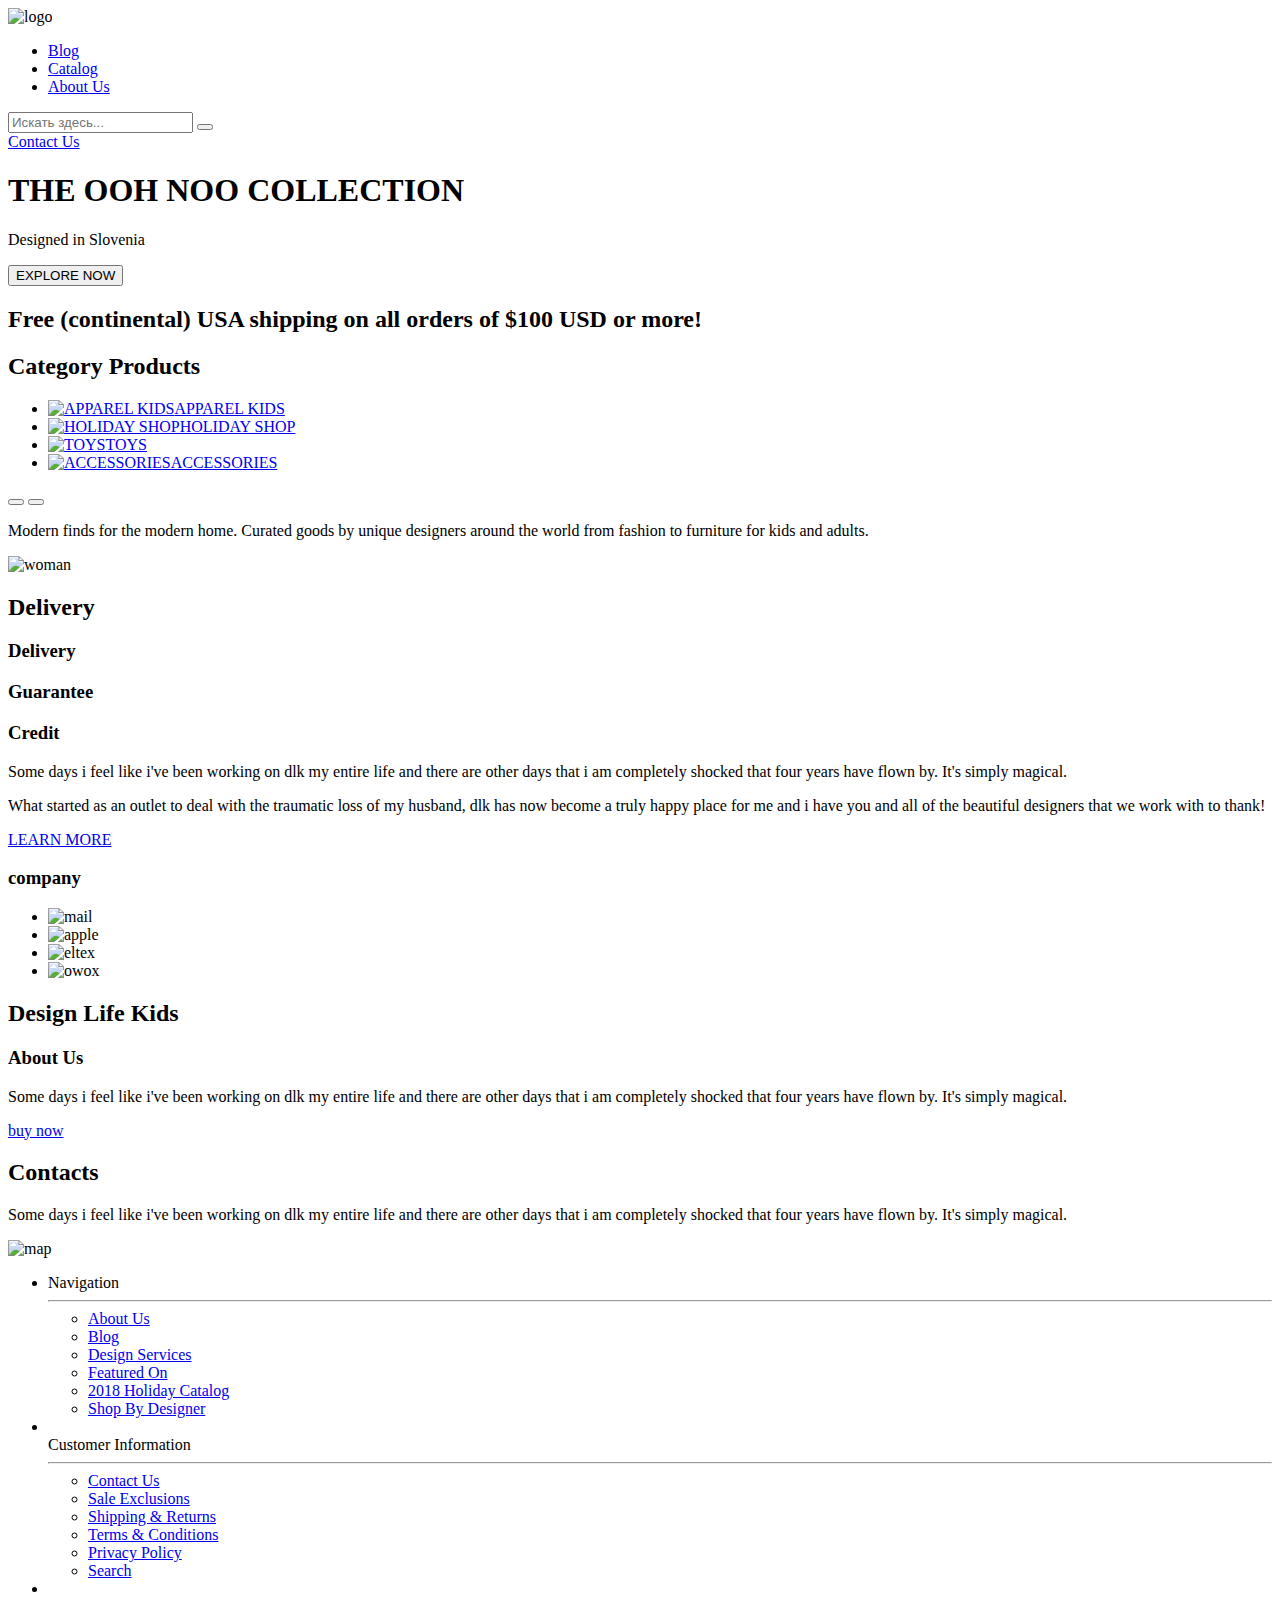
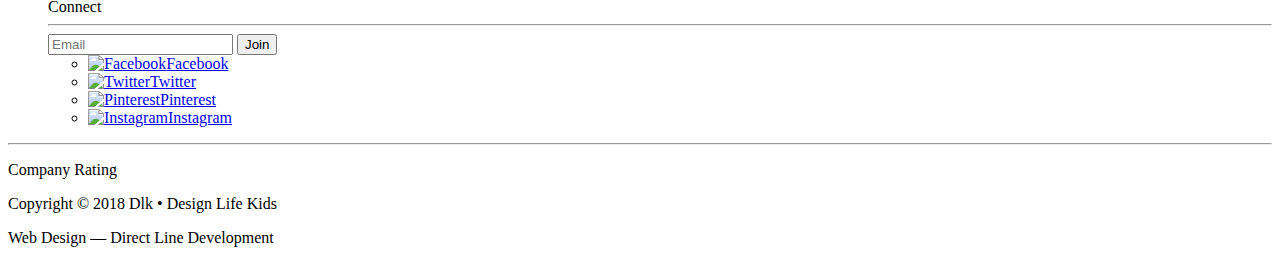
==== index.html @ 08297d67 "index.html" ====
<!DOCTYPE html>
<html lang="en">
  <head>
    <meta charset="UTF-8" />
    <meta http-equiv="X-UA-Compatible" content="IE=edge" />
    <title>Project</title>
  </head>
  <body>
    <header class="header">
      <img src="#" alt="logo" />
      <nav>
        <ul>
          <li>
            <a href="#">Blog</a>
          </li>
          <li>
            <a href="#">Catalog</a>
          </li>
          <li>
            <a href="#">About Us</a>
          </li>
        </ul>
      </nav>
      <form>
        <input type="text" placeholder="Искать здесь..." />
        <button type="submit"></button>
      </form>
      <a href="#">Contact Us</a>
    </header>
    <main>
      <section class="banner">
        <h1>THE OOH NOO COLLECTION</h1>
        <p>Designed in Slovenia</p>
        <button type="button" class="button">EXPLORE NOW</button>
        <h2>
          Free (continental) USA shipping on all orders of $100 USD or more!
        </h2>
      </section>
      <section class="category_products">
        <h2>Category Products</h2>
        <ul>
          <li>
            <a href="#"> <img src="#" alt="APPAREL KIDS" />APPAREL KIDS</a>
          </li>
          <li>
            <a href="#"><img src="#" alt="HOLIDAY SHOP" />HOLIDAY SHOP</a>
          </li>
          <li>
            <a href="#"><img src="#" alt="TOYS" />TOYS</a>
          </li>
          <li>
            <a href="#"><img src="#" alt="ACCESSORIES" />ACCESSORIES </a>
          </li>
        </ul>
        <button type="button"></button>
        <button type="button"></button>
        <p>
          Modern finds for the modern home. Curated goods by unique designers
          around the world from fashion to furniture for kids and adults.
        </p>
      </section>
      <section class="delivery">
        <img src="#" alt="woman" />
        <div>
          <h2>Delivery</h2>
          <h3>Delivery</h3>
          <h3>Guarantee</h3>
          <h3>Credit</h3>
          <p>
            Some days i feel like i've been working on dlk my entire life and
            there are other days that i am completely shocked that four years
            have flown by. It's simply magical.
          </p>
          <p>
            What started as an outlet to deal with the traumatic loss of my
            husband, dlk has now become a truly happy place for me and i have
            you and all of the beautiful designers that we work with to thank!
          </p>
          <a href="#" class="button">LEARN MORE</a>
        </div>
      </section>
      <section class="company">
        <h3>company</h3>
        <ul>
          <li><img src="#" alt="mail" /></li>
          <li><img src="#" alt="apple" /></li>
          <li><img src="#" alt="eltex" /></li>
          <li><img src="#" alt="owox" /></li>
        </ul>
      </section>
      <article>
        <h2>Design Life Kids</h2>
        <h3>About Us</h3>
        <p>
          Some days i feel like i've been working on dlk my entire life and
          there are other days that i am completely shocked that four years have
          flown by. It's simply magical.
        </p>
        <a href="#" class="button">buy now</a>
      </article>
      <article>
        <h2>Contacts</h2>
        <p>
          Some days i feel like i've been working on dlk my entire life and
          there are other days that i am completely shocked that four years have
          flown by. It's simply magical.
        </p>
        <img src="#" alt="map" />
      </article>
    </main>
    <footer>
      <ul>
        <li>
          Navigation
          <hr />
          <ul>
            <li><a href="#">About Us</a></li>
            <li><a href="#">Blog</a></li>
            <li><a href="#">Design Services</a></li>
            <li><a href="#">Featured On</a></li>
            <li><a href="#">2018 Holiday Catalog</a></li>
            <li><a href="#">Shop By Designer</a></li>
          </ul>
        </li>
        <li>
          <br>
          Customer Information
          <hr />
          <ul>
            <li><a href="#">Contact Us</a></li>
            <li><a href="#">Sale Exclusions</a></li>
            <li><a href="#">Shipping & Returns</a></li>
            <li><a href="#">Terms & Conditions</a></li>
            <li><a href="#">Privacy Policy</a></li>
            <li><a href="#">Search</a></li>
          </ul>
        </li>
        <li>
          <br>
          Connect
          <hr />
          <form action="#">
            <input type="text" placeholder="Email" />
            <input type="submit" value="Join" />
          </form>
          <ul>
            <li>
              <a href="#"><img src="#" alt="Facebook" />Facebook</a>
            </li>

            <li>
              <a href="#"><img src="#" alt="Twitter"/>Twitter</a>
            </li>

            <li>
              <a href="#"><img src="#" alt="Pinterest"/>Pinterest</a>
            </li>
            <li>
              <a href="#"><img src="#" alt="Instagram"/>Instagram</a>
            </li>
          </ul>
        </li>
      </ul>
      <hr />
      <div>
        <p>Company Rating</p>
        <p>Copyright © 2018 Dlk • Design Life Kids</p>
        <p>Web Design — Direct Line Development</p>
      </div>
    </footer>
  </body>
</html>
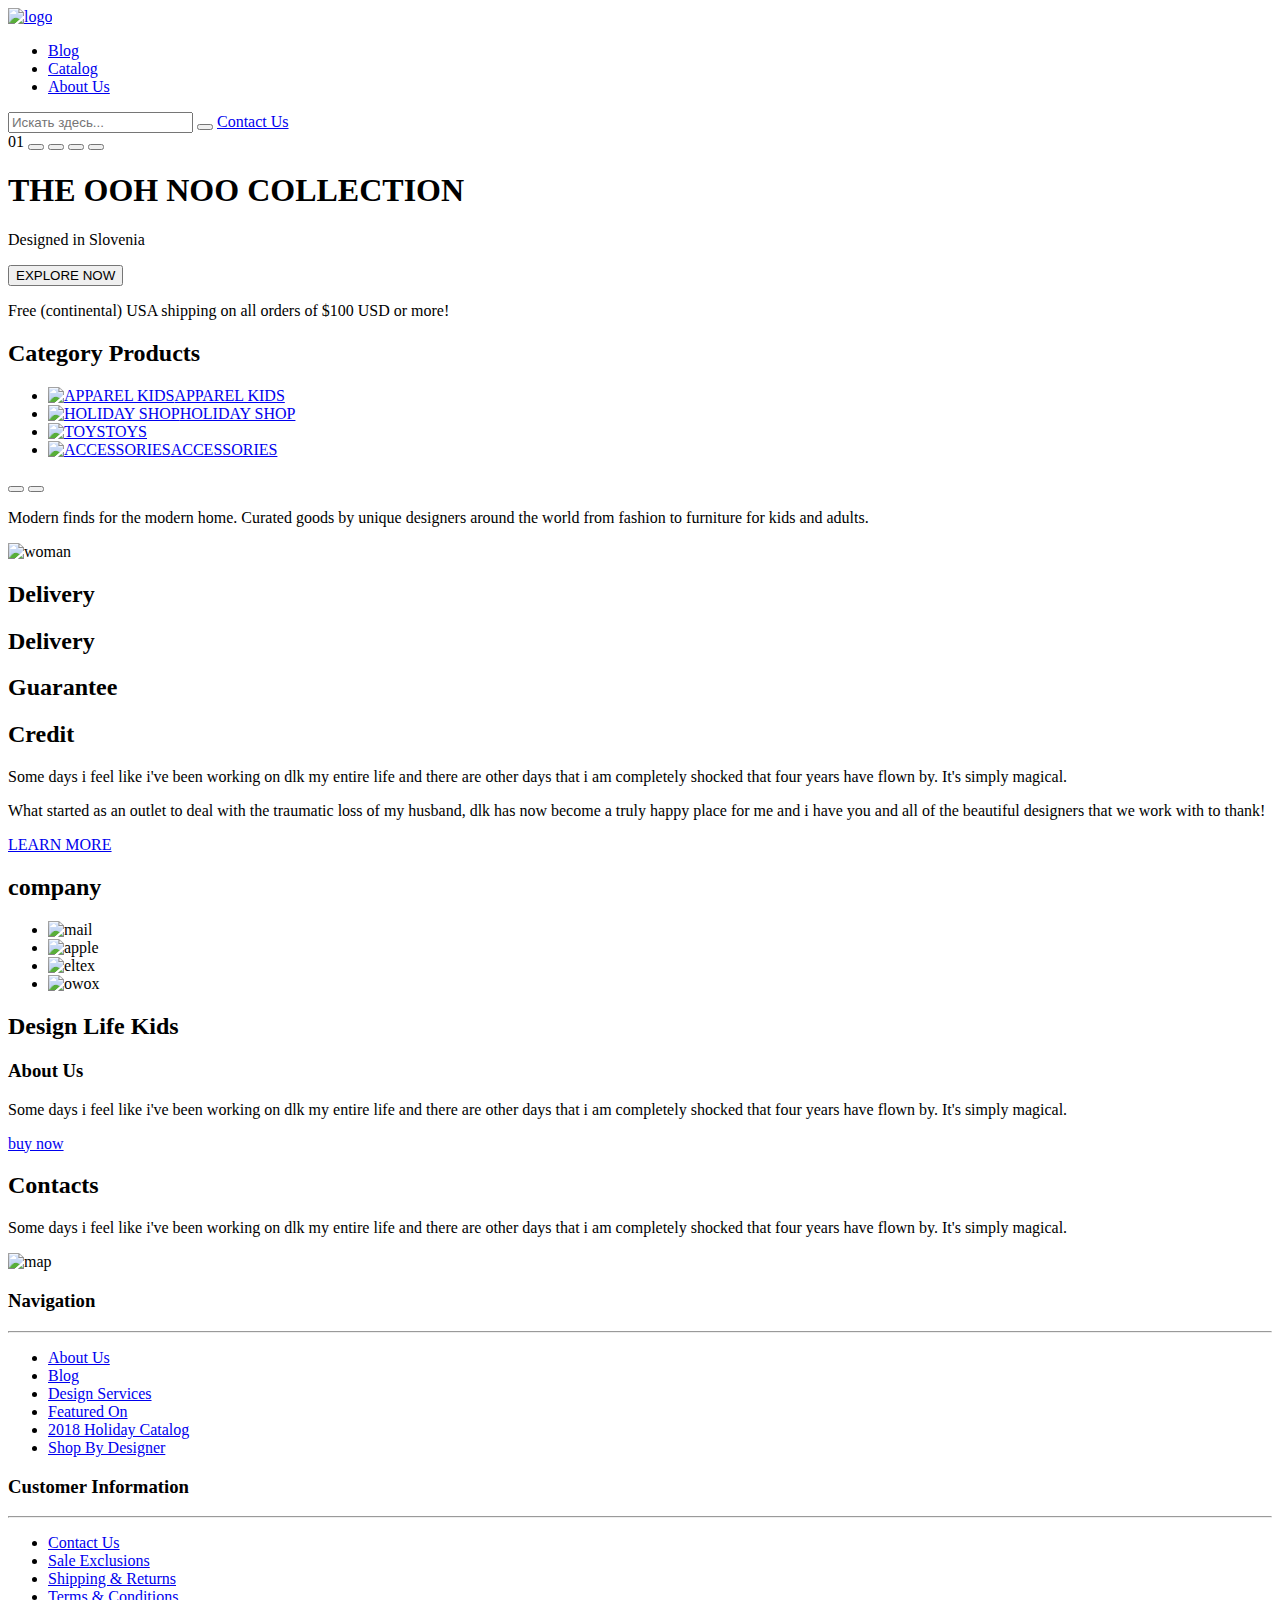
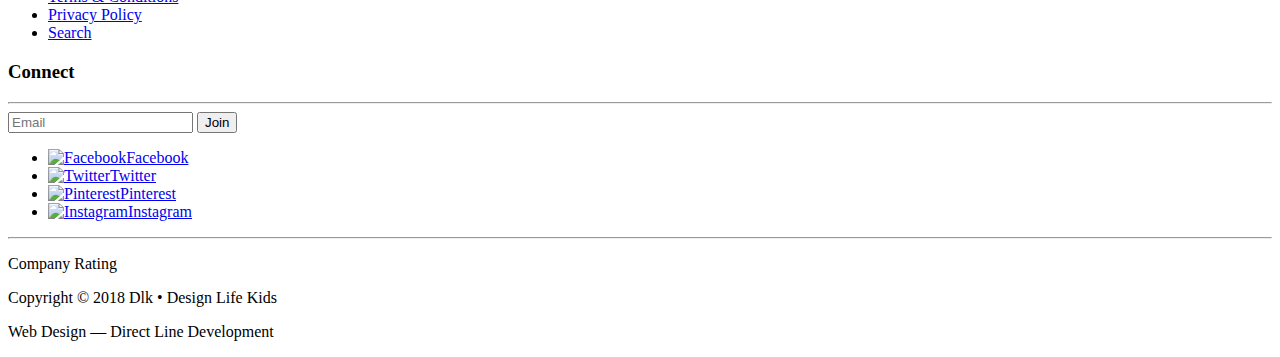
==== commit 274f7bc4: "Update index.html" ====
--- a/index.html
+++ b/index.html
@@ -7,7 +7,7 @@
   </head>
   <body>
     <header class="header">
-      <img src="#" alt="logo" />
+      <a href="#"> <img src="#" alt="logo" /></a>
       <nav>
         <ul>
           <li>
@@ -21,20 +21,23 @@
           </li>
         </ul>
       </nav>
-      <form>
-        <input type="text" placeholder="Искать здесь..." />
-        <button type="submit"></button>
-      </form>
+      <input type="text" placeholder="Искать здесь..." />
+      <button type="submit"></button>
       <a href="#">Contact Us</a>
     </header>
     <main>
       <section class="banner">
+        <span>01</span>
+        <button type="button"></button>
+        <button type="button"></button>
+        <button type="button"></button>
+        <button type="button"></button>
         <h1>THE OOH NOO COLLECTION</h1>
         <p>Designed in Slovenia</p>
         <button type="button" class="button">EXPLORE NOW</button>
-        <h2>
+        <p>
           Free (continental) USA shipping on all orders of $100 USD or more!
-        </h2>
+        </p>
       </section>
       <section class="category_products">
         <h2>Category Products</h2>
@@ -63,9 +66,9 @@
         <img src="#" alt="woman" />
         <div>
           <h2>Delivery</h2>
-          <h3>Delivery</h3>
-          <h3>Guarantee</h3>
-          <h3>Credit</h3>
+          <h2>Delivery</h2>
+          <h2>Guarantee</h2>
+          <h2>Credit</h2>
           <p>
             Some days i feel like i've been working on dlk my entire life and
             there are other days that i am completely shocked that four years
@@ -80,7 +83,7 @@
         </div>
       </section>
       <section class="company">
-        <h3>company</h3>
+        <h2>company</h2>
         <ul>
           <li><img src="#" alt="mail" /></li>
           <li><img src="#" alt="apple" /></li>
@@ -88,7 +91,7 @@
           <li><img src="#" alt="owox" /></li>
         </ul>
       </section>
-      <article>
+      <section>
         <h2>Design Life Kids</h2>
         <h3>About Us</h3>
         <p>
@@ -97,8 +100,8 @@
           flown by. It's simply magical.
         </p>
         <a href="#" class="button">buy now</a>
-      </article>
-      <article>
+      </section>
+      <section>
         <h2>Contacts</h2>
         <p>
           Some days i feel like i've been working on dlk my entire life and
@@ -106,61 +109,55 @@
           flown by. It's simply magical.
         </p>
         <img src="#" alt="map" />
-      </article>
+      </section>
     </main>
     <footer>
-      <ul>
-        <li>
-          Navigation
-          <hr />
-          <ul>
-            <li><a href="#">About Us</a></li>
-            <li><a href="#">Blog</a></li>
-            <li><a href="#">Design Services</a></li>
-            <li><a href="#">Featured On</a></li>
-            <li><a href="#">2018 Holiday Catalog</a></li>
-            <li><a href="#">Shop By Designer</a></li>
-          </ul>
-        </li>
-        <li>
-          <br>
-          Customer Information
-          <hr />
-          <ul>
-            <li><a href="#">Contact Us</a></li>
-            <li><a href="#">Sale Exclusions</a></li>
-            <li><a href="#">Shipping & Returns</a></li>
-            <li><a href="#">Terms & Conditions</a></li>
-            <li><a href="#">Privacy Policy</a></li>
-            <li><a href="#">Search</a></li>
-          </ul>
-        </li>
-        <li>
-          <br>
-          Connect
-          <hr />
-          <form action="#">
-            <input type="text" placeholder="Email" />
-            <input type="submit" value="Join" />
-          </form>
-          <ul>
-            <li>
-              <a href="#"><img src="#" alt="Facebook" />Facebook</a>
-            </li>
-
-            <li>
-              <a href="#"><img src="#" alt="Twitter"/>Twitter</a>
-            </li>
-
-            <li>
-              <a href="#"><img src="#" alt="Pinterest"/>Pinterest</a>
-            </li>
-            <li>
-              <a href="#"><img src="#" alt="Instagram"/>Instagram</a>
-            </li>
-          </ul>
-        </li>
-      </ul>
+      <section>
+        <h3>Navigation</h3>
+        <hr />
+        <ul>
+          <li><a href="#">About Us</a></li>
+          <li><a href="#">Blog</a></li>
+          <li><a href="#">Design Services</a></li>
+          <li><a href="#">Featured On</a></li>
+          <li><a href="#">2018 Holiday Catalog</a></li>
+          <li><a href="#">Shop By Designer</a></li>
+        </ul>
+      </section>
+      <section>
+        <h3>Customer Information</h3>
+        <hr />
+        <ul>
+          <li><a href="#">Contact Us</a></li>
+          <li><a href="#">Sale Exclusions</a></li>
+          <li><a href="#">Shipping & Returns</a></li>
+          <li><a href="#">Terms & Conditions</a></li>
+          <li><a href="#">Privacy Policy</a></li>
+          <li><a href="#">Search</a></li>
+        </ul>
+      </section>
+      <section>
+        <h3>Connect</h3>
+        <hr />
+        <form action="#">
+          <input type="text" placeholder="Email" />
+          <input type="submit" value="Join" />
+        </form>
+        <ul>
+          <li>
+            <a href="#"><img src="#" alt="Facebook" />Facebook</a>
+          </li>
+          <li>
+            <a href="#"><img src="#" alt="Twitter" />Twitter</a>
+          </li>
+          <li>
+            <a href="#"><img src="#" alt="Pinterest" />Pinterest</a>
+          </li>
+          <li>
+            <a href="#"><img src="#" alt="Instagram" />Instagram</a>
+          </li>
+        </ul>
+      </section>
       <hr />
       <div>
         <p>Company Rating</p>
@@ -169,4 +166,4 @@
       </div>
     </footer>
   </body>
-</html>
+</html>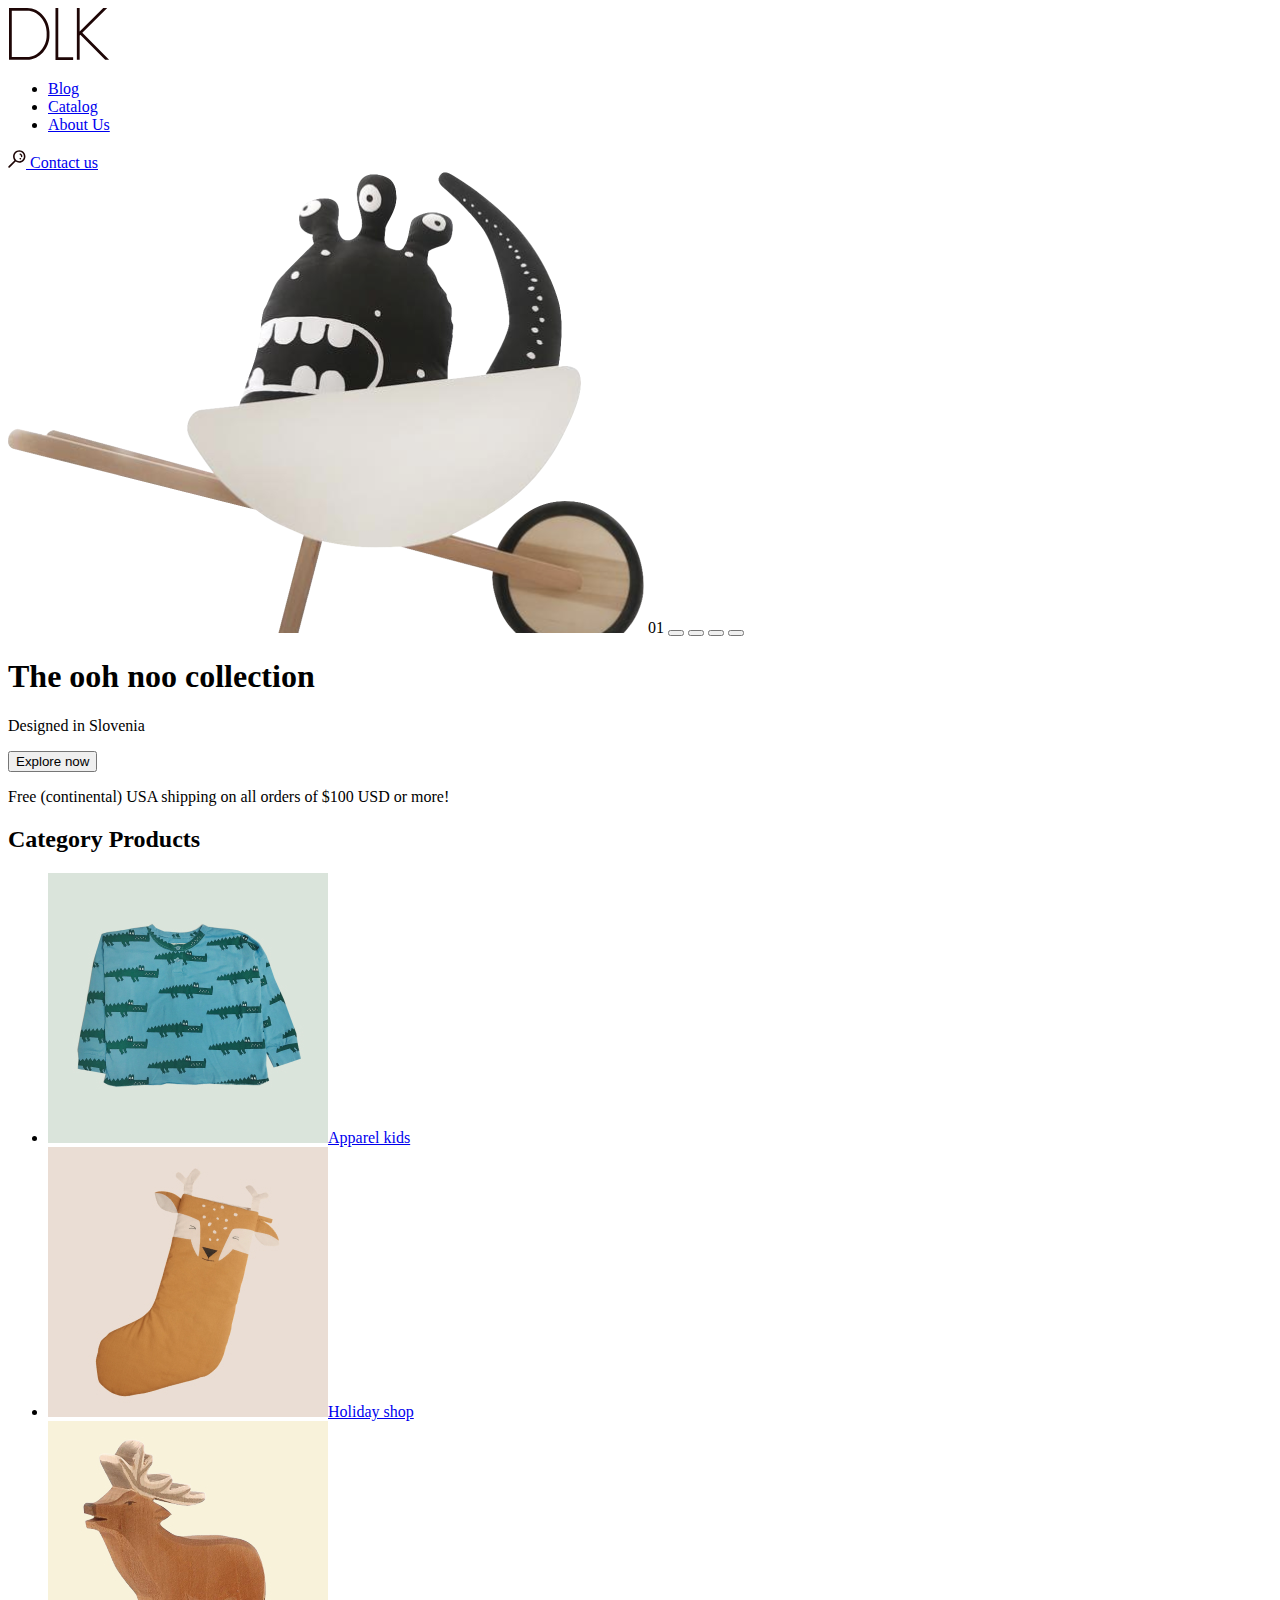
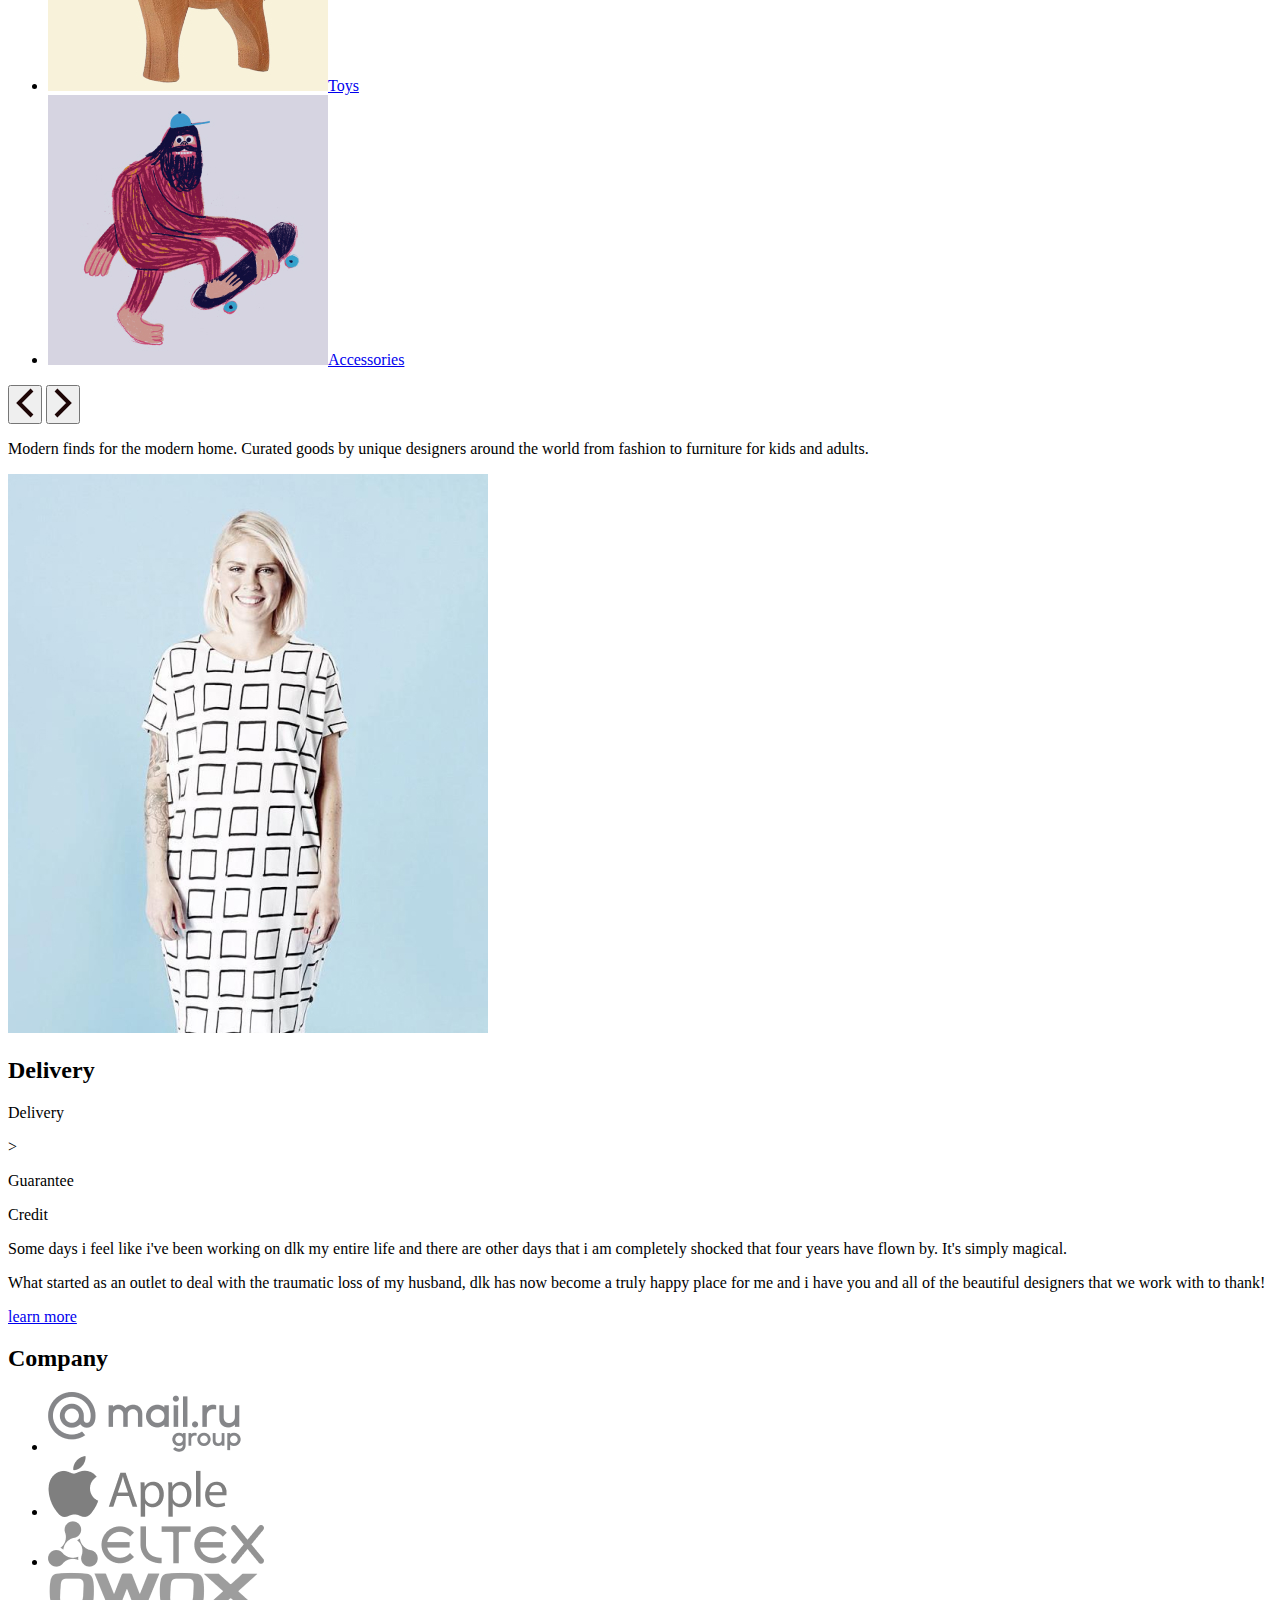
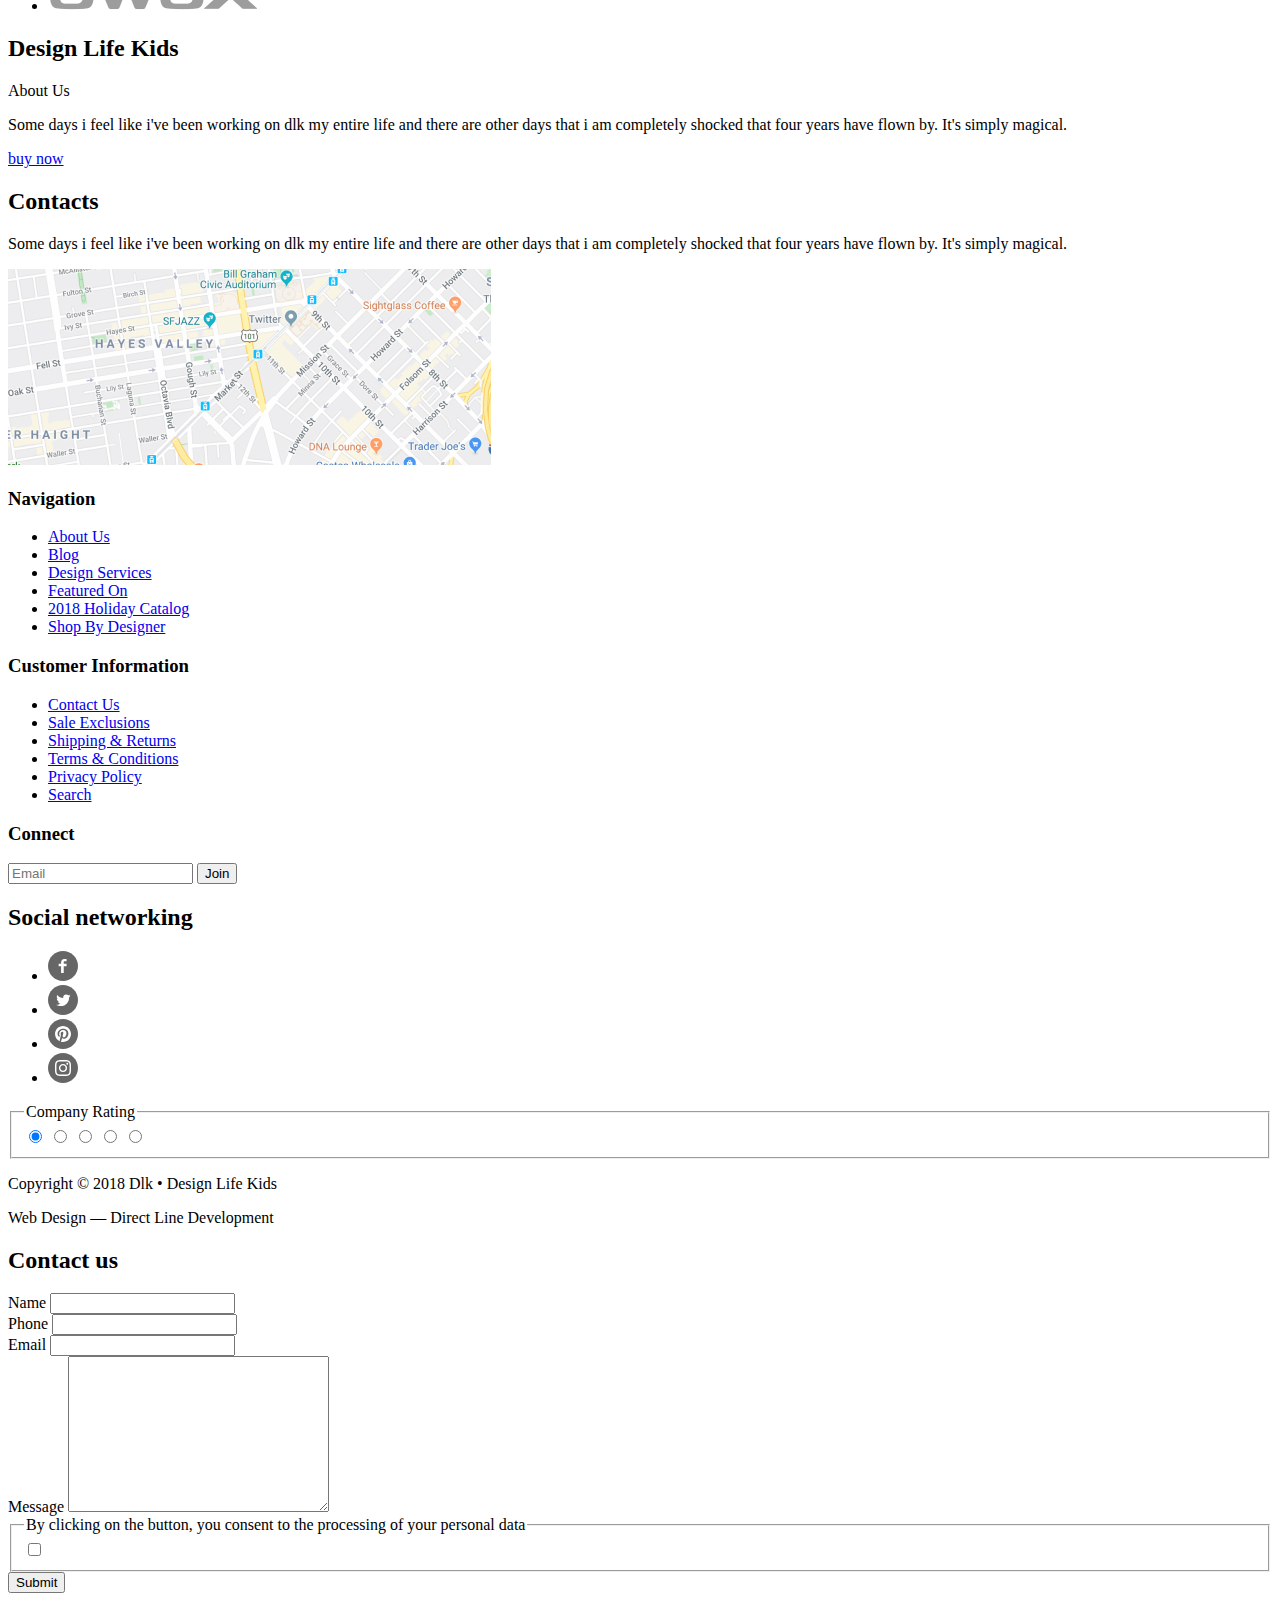
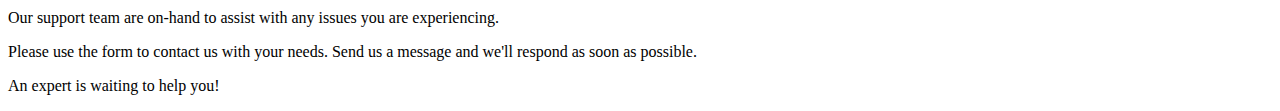
==== commit a10169a3: "Merge pull request #6 from krisPosashkova/main" ====
--- a/index.html
+++ b/index.html
@@ -7,34 +7,44 @@
   </head>
   <body>
     <header class="header">
-      <a href="#"> <img src="#" alt="logo" /></a>
-      <nav>
-        <ul>
-          <li>
-            <a href="#">Blog</a>
-          </li>
-          <li>
-            <a href="#">Catalog</a>
+      <a href="./index.html"> 
+        <svg width="102" height="52" viewBox="0 0 102 52" fill="none" xmlns="http://www.w3.org/2000/svg">
+        <path fill-rule="evenodd" clip-rule="evenodd" d="M0.997559 0H19.1259C32.1442 0 41.4377 12.3713 41.4377 24.0356V27.7332C41.4377 39.3974 32.1442 51.7689 19.1259 51.7689H0.997559V0ZM38.6487 24.0356C38.6487 13.5132 30.2391 2.77333 19.1259 2.77333H3.78653V48.9956H19.1259C30.2391 48.9956 38.6487 38.2557 38.6487 27.7333V24.0356Z" fill="#1E0606"/>
+        <path d="M47.4805 0H50.2694V49.2267H65.144V52H47.4805V0Z" fill="#1E0606"/>
+        <path d="M68.8626 0V51.7689H71.6516V27.3833L72.3362 26.7025L97.1676 51.7689H101.083L74.3083 24.7414L99.1893 0H95.2451L71.6516 23.4612V0H68.8626Z" fill="#1E0606"/>
+        </svg>
+      </a>
+      <nav class="nav">
+        <ul>
+          <li>
+            <a href="./pages/blog.html">Blog</a>
+          </li>
+          <li>
+            <a href="./pages/catalog.html">Catalog</a>
           </li>
           <li>
             <a href="#">About Us</a>
           </li>
         </ul>
       </nav>
-      <input type="text" placeholder="Искать здесь..." />
-      <button type="submit"></button>
-      <a href="#">Contact Us</a>
+      <a href="#" class="search__btn" aria-label="search">
+        <svg width="18" height="18" viewBox="0 0 18 18" fill="none" xmlns="http://www.w3.org/2000/svg">
+          <path d="M11.2614 0.26001C7.83851 0.26001 5.05615 3.08001 5.05615 6.52001C5.05615 7.98001 5.55657 9.30002 6.37727 10.38L0.492277 16.32C0.151988 16.68 0.151988 17.24 0.492277 17.58C0.67243 17.76 0.892618 17.84 1.1128 17.84C1.35301 17.84 1.57319 17.76 1.75334 17.58L7.63834 11.62C8.65921 12.36 9.90026 12.78 11.2414 12.78C14.6643 12.78 17.4467 9.96001 17.4467 6.52001C17.4667 3.06001 14.6843 0.26001 11.2614 0.26001ZM11.2614 11.2C8.71926 11.2 6.65751 9.10001 6.65751 6.52001C6.65751 3.94001 8.71926 1.84001 11.2614 1.84001C13.8036 1.84001 15.8653 3.94001 15.8653 6.52001C15.8653 9.10001 13.8036 11.2 11.2614 11.2ZM14.364 6.60001C14.324 6.94001 14.0238 7.20001 13.6835 7.20001C13.6434 7.20001 13.6234 7.20001 13.5834 7.20001C13.2031 7.14001 12.9428 6.80001 12.9829 6.42001C13.123 5.38001 11.962 4.84001 11.902 4.82001C11.5617 4.66001 11.4015 4.24001 11.5617 3.90001C11.7218 3.56001 12.1221 3.40001 12.4825 3.54001C12.5625 3.56001 14.6443 4.52001 14.364 6.60001ZM12.9028 8.12001C13.0429 8.26001 13.143 8.48002 13.143 8.68002C13.143 8.90002 13.0629 9.10001 12.9028 9.24002C12.7627 9.38002 12.5425 9.48002 12.3423 9.48002C12.1422 9.48002 11.922 9.40001 11.7819 9.24002C11.6417 9.10001 11.5417 8.88002 11.5417 8.68002C11.5417 8.48002 11.6217 8.26001 11.7819 8.12001C11.922 7.98001 12.1422 7.88002 12.3423 7.88002C12.5425 7.88002 12.7427 7.96001 12.9028 8.12001Z" fill="#1E0606"/>
+        </svg>
+      </a>
+      <a class="nav__contact" href="./pages/contactUs.html">Contact us</a>
     </header>
     <main>
       <section class="banner">
+        <img src="./static/img/banner.png" alt="banner" />
         <span>01</span>
         <button type="button"></button>
         <button type="button"></button>
         <button type="button"></button>
         <button type="button"></button>
-        <h1>THE OOH NOO COLLECTION</h1>
+        <h1>The ooh noo collection</h1>
         <p>Designed in Slovenia</p>
-        <button type="button" class="button">EXPLORE NOW</button>
+        <button type="button" class="button">Explore now</button>
         <p>
           Free (continental) USA shipping on all orders of $100 USD or more!
         </p>
@@ -43,32 +53,52 @@
         <h2>Category Products</h2>
         <ul>
           <li>
-            <a href="#"> <img src="#" alt="APPAREL KIDS" />APPAREL KIDS</a>
-          </li>
-          <li>
-            <a href="#"><img src="#" alt="HOLIDAY SHOP" />HOLIDAY SHOP</a>
-          </li>
-          <li>
-            <a href="#"><img src="#" alt="TOYS" />TOYS</a>
-          </li>
-          <li>
-            <a href="#"><img src="#" alt="ACCESSORIES" />ACCESSORIES </a>
-          </li>
-        </ul>
-        <button type="button"></button>
-        <button type="button"></button>
+            <a href="#">
+              <img src="./static/img/apparelKids.jpg" alt="apparel kids"/>Apparel kids</a>
+          </li>
+          <li>
+            <a href="#"
+              ><img src="./static/img/holidayShop.jpg" alt="holiday shop"/>Holiday shop</a>
+          </li>
+          <li>
+            <a href="./pages/toys.html"><img src="./static/img/toys.jpg" alt="toys"/>Toys</a>
+          </li>
+          <li>
+            <a href="#"><img src="./static/img/accessories.jpg" alt="accessories"/>Accessories</a>
+          </li>
+        </ul>
+        <button type="button">
+          <svg
+            width="18"
+            height="30"
+            viewBox="0 0 18 30"
+            fill="none"
+            xmlns="http://www.w3.org/2000/svg">
+            <path d="M16 2L3 15L16 28" stroke="#1E0606" stroke-width="4" />
+          </svg>
+        </button>
+        <button type="button">
+          <svg
+            width="18"
+            height="30"
+            viewBox="0 0 18 30"
+            fill="none"
+            xmlns="http://www.w3.org/2000/svg">
+            <path d="M2 2L15 15L2 28" stroke="#1E0606" stroke-width="4" />
+          </svg>
+        </button>
         <p>
           Modern finds for the modern home. Curated goods by unique designers
           around the world from fashion to furniture for kids and adults.
         </p>
       </section>
       <section class="delivery">
-        <img src="#" alt="woman" />
+        <img src="./static/img/woman.jpg" alt="woman" />
         <div>
           <h2>Delivery</h2>
-          <h2>Delivery</h2>
-          <h2>Guarantee</h2>
-          <h2>Credit</h2>
+          <p>Delivery</p>>
+          <p>Guarantee</p>
+          <p>Credit</p> 
           <p>
             Some days i feel like i've been working on dlk my entire life and
             there are other days that i am completely shocked that four years
@@ -79,21 +109,21 @@
             husband, dlk has now become a truly happy place for me and i have
             you and all of the beautiful designers that we work with to thank!
           </p>
-          <a href="#" class="button">LEARN MORE</a>
+          <a href="#" class="button">learn more</a>
         </div>
       </section>
       <section class="company">
-        <h2>company</h2>
-        <ul>
-          <li><img src="#" alt="mail" /></li>
-          <li><img src="#" alt="apple" /></li>
-          <li><img src="#" alt="eltex" /></li>
-          <li><img src="#" alt="owox" /></li>
+        <h2>Company</h2>
+        <ul>
+          <li><img src="./static/img/mail.png" alt="mail" /></li>
+          <li><img src="./static/img/apple.png" alt="apple" /></li>
+          <li><img src="./static/img/eltex.png" alt="eltex" /></li>
+          <li><img src="./static/img/owox.png" alt="owox" /></li>
         </ul>
       </section>
       <section>
         <h2>Design Life Kids</h2>
-        <h3>About Us</h3>
+        <p>About Us</p>
         <p>
           Some days i feel like i've been working on dlk my entire life and
           there are other days that i am completely shocked that four years have
@@ -108,13 +138,12 @@
           there are other days that i am completely shocked that four years have
           flown by. It's simply magical.
         </p>
-        <img src="#" alt="map" />
+        <img src="./static/img/map.jpg" alt="map" />
       </section>
     </main>
     <footer>
       <section>
         <h3>Navigation</h3>
-        <hr />
         <ul>
           <li><a href="#">About Us</a></li>
           <li><a href="#">Blog</a></li>
@@ -126,7 +155,6 @@
       </section>
       <section>
         <h3>Customer Information</h3>
-        <hr />
         <ul>
           <li><a href="#">Contact Us</a></li>
           <li><a href="#">Sale Exclusions</a></li>
@@ -138,32 +166,102 @@
       </section>
       <section>
         <h3>Connect</h3>
-        <hr />
         <form action="#">
           <input type="text" placeholder="Email" />
-          <input type="submit" value="Join" />
+          <button type="submit" name="submit_button" value="Join">Join</button>
         </form>
-        <ul>
-          <li>
-            <a href="#"><img src="#" alt="Facebook" />Facebook</a>
-          </li>
-          <li>
-            <a href="#"><img src="#" alt="Twitter" />Twitter</a>
-          </li>
-          <li>
-            <a href="#"><img src="#" alt="Pinterest" />Pinterest</a>
-          </li>
-          <li>
-            <a href="#"><img src="#" alt="Instagram" />Instagram</a>
-          </li>
-        </ul>
-      </section>
-      <hr />
+      </section>
+      <section>
+        <h2>Social networking</h2>
+        <ul>
+          <li>
+            <a href="https://facebook.com/">
+              <svg width="30" height="30" viewBox="0 0 30 30" fill="none" xmlns="http://www.w3.org/2000/svg">
+              <path fill-rule="evenodd" clip-rule="evenodd" d="M0 15C0 6.71573 6.71573 0 15 0C23.2843 0 30 6.71573 30 15C30 23.2843 23.2843 30 15 30C6.71573 30 0 23.2843 0 15Z" fill="#666666"/>
+              <path fill-rule="evenodd" clip-rule="evenodd" d="M18.5527 10.3672H16.2967C16.0307 10.3672 15.7337 10.7172 15.7337 11.1852V12.8142H18.5527V15.1352H15.7337V22.1052H13.0707V15.1352H10.6577V12.8142H13.0707V11.4472C13.0707 9.48823 14.4317 7.89423 16.2967 7.89423H18.5527V10.3672Z" fill="white"/>
+            </svg>
+            </a>
+          </li>
+          <li>
+            <a href="https://twitter.com/">
+              <svg width="30" height="30" viewBox="0 0 30 30" fill="none" xmlns="http://www.w3.org/2000/svg">
+              <path fill-rule="evenodd" clip-rule="evenodd" d="M0 15C0 6.71573 6.71573 0 15 0C23.2843 0 30 6.71573 30 15C30 23.2843 23.2843 30 15 30C6.71573 30 0 23.2843 0 15Z" fill="#666666"/>
+              <path fill-rule="evenodd" clip-rule="evenodd" d="M21.1006 12.2891C21.1056 12.4161 21.1096 12.5431 21.1096 12.6721C21.1096 16.5761 18.1366 21.0781 12.7026 21.0781C11.0346 21.0781 9.48058 20.5881 8.17358 19.7501C8.40658 19.7771 8.64158 19.7911 8.87958 19.7911C10.2636 19.7911 11.5376 19.3181 12.5486 18.5251C11.2556 18.5021 10.1656 17.6481 9.78758 16.4751C9.96858 16.5101 10.1546 16.5271 10.3446 16.5271C10.6136 16.5271 10.8746 16.4921 11.1226 16.4241C9.77158 16.1521 8.75158 14.9591 8.75158 13.5271V13.4901C9.15058 13.7111 9.60758 13.8441 10.0916 13.8591C9.29858 13.3301 8.77758 12.4261 8.77758 11.4001C8.77758 10.8591 8.92258 10.3521 9.17658 9.91612C10.6326 11.7031 12.8106 12.8791 15.2656 13.0021C15.2156 12.7851 15.1906 12.5601 15.1906 12.3281C15.1906 10.6971 16.5126 9.37512 18.1446 9.37512C18.9936 9.37512 19.7616 9.73212 20.2996 10.3071C20.9736 10.1761 21.6056 9.93012 22.1766 9.59012C21.9556 10.2811 21.4886 10.8591 20.8766 11.2251C21.4746 11.1541 22.0446 10.9961 22.5756 10.7601C22.1776 11.3521 21.6776 11.8731 21.1006 12.2891Z" fill="white"/>
+            </svg>
+              </a>
+          </li>
+          <li>
+            <a href="https://ru.pinterest.com/">
+              <svg width="30" height="30" viewBox="0 0 30 30" fill="none" xmlns="http://www.w3.org/2000/svg">
+              <path fill-rule="evenodd" clip-rule="evenodd" d="M0 15C0 6.71573 6.71573 0 15 0C23.2843 0 30 6.71573 30 15C30 23.2843 23.2843 30 15 30C6.71573 30 0 23.2843 0 15Z" fill="#666666"/>
+              <path fill-rule="evenodd" clip-rule="evenodd" d="M15.0005 7C10.5825 7 7 10.5816 7 15.0005C7 18.2754 8.97001 21.0902 11.7896 22.3273C11.767 21.7694 11.7858 21.0977 11.9279 20.49C12.0821 19.8408 12.9571 16.1313 12.9571 16.1313C12.9571 16.1313 12.7021 15.6205 12.7021 14.865C12.7021 13.6796 13.3898 12.7943 14.245 12.7943C14.9722 12.7943 15.3241 13.3409 15.3241 13.9957C15.3241 14.7267 14.8575 15.8208 14.6176 16.8341C14.4172 17.6836 15.0428 18.3751 15.8801 18.3751C17.3957 18.3751 18.4165 16.4286 18.4165 14.1218C18.4165 12.3691 17.2358 11.0567 15.088 11.0567C12.6617 11.0567 11.1498 12.8658 11.1498 14.8866C11.1498 15.5847 11.3549 16.0758 11.6767 16.4559C11.8253 16.6318 11.8451 16.7014 11.7914 16.9027C11.7538 17.0486 11.6654 17.4042 11.6287 17.5444C11.5751 17.7466 11.4114 17.82 11.2288 17.7448C10.1102 17.2885 9.58999 16.0645 9.58999 14.6881C9.58999 12.4161 11.5064 9.68972 15.3072 9.68972C18.3619 9.68972 20.3724 11.9015 20.3724 14.2732C20.3724 17.4117 18.6282 19.7562 16.0551 19.7562C15.1924 19.7562 14.3795 19.2895 14.1011 18.7599C14.1011 18.7599 13.6363 20.6029 13.5385 20.9585C13.3691 21.5747 13.037 22.1919 12.7332 22.6717C13.4529 22.8843 14.213 23 15.0005 23C19.4184 23 23 19.4184 23 15.0005C23 10.5816 19.4184 7 15.0005 7Z" fill="white"/>
+            </svg>
+              </a>
+          </li>
+          <li>
+            <a href="https://instagram.com/">
+              <svg width="30" height="30" viewBox="0 0 30 30" fill="none" xmlns="http://www.w3.org/2000/svg">
+              <path fill-rule="evenodd" clip-rule="evenodd" d="M0 15C0 6.71573 6.71573 0 15 0C23.2843 0 30 6.71573 30 15C30 23.2843 23.2843 30 15 30C6.71573 30 0 23.2843 0 15Z" fill="#666666"/>
+              <path fill-rule="evenodd" clip-rule="evenodd" d="M15 7C12.8273 7 12.5549 7.0092 11.7016 7.04813C10.8501 7.08697 10.2686 7.22223 9.7597 7.42C9.23363 7.62443 8.7875 7.89797 8.3427 8.3427C7.89797 8.7875 7.62443 9.23363 7.42 9.7597C7.22223 10.2686 7.08697 10.8501 7.04813 11.7016C7.0092 12.5549 7 12.8273 7 15C7 17.1727 7.0092 17.4451 7.04813 18.2984C7.08697 19.1499 7.22223 19.7314 7.42 20.2403C7.62443 20.7664 7.89797 21.2125 8.3427 21.6573C8.7875 22.102 9.23363 22.3756 9.7597 22.58C10.2686 22.7778 10.8501 22.913 11.7016 22.9519C12.5549 22.9908 12.8273 23 15 23C17.1727 23 17.4451 22.9908 18.2984 22.9519C19.1499 22.913 19.7314 22.7778 20.2403 22.58C20.7664 22.3756 21.2125 22.102 21.6573 21.6573C22.102 21.2125 22.3756 20.7664 22.58 20.2403C22.7778 19.7314 22.913 19.1499 22.9519 18.2984C22.9908 17.4451 23 17.1727 23 15C23 12.8273 22.9908 12.5549 22.9519 11.7016C22.913 10.8501 22.7778 10.2686 22.58 9.7597C22.3756 9.23363 22.102 8.7875 21.6573 8.3427C21.2125 7.89797 20.7664 7.62443 20.2403 7.42C19.7314 7.22223 19.1499 7.08697 18.2984 7.04813C17.4451 7.0092 17.1727 7 15 7ZM15 8.44143C17.1361 8.44143 17.3891 8.4496 18.2327 8.4881C19.0127 8.52367 19.4363 8.65397 19.7182 8.76353C20.0916 8.90867 20.3581 9.08203 20.638 9.362C20.918 9.6419 21.0913 9.9084 21.2365 10.2818C21.346 10.5637 21.4763 10.9873 21.5119 11.7673C21.5504 12.6109 21.5586 12.8639 21.5586 15C21.5586 17.1361 21.5504 17.3891 21.5119 18.2327C21.4763 19.0127 21.346 19.4363 21.2365 19.7182C21.0913 20.0916 20.918 20.3581 20.638 20.638C20.3581 20.918 20.0916 21.0913 19.7182 21.2365C19.4363 21.346 19.0127 21.4763 18.2327 21.5119C17.3892 21.5504 17.1363 21.5586 15 21.5586C12.8637 21.5586 12.6108 21.5504 11.7673 21.5119C10.9873 21.4763 10.5637 21.346 10.2818 21.2365C9.9084 21.0913 9.64193 20.918 9.36197 20.638C9.08207 20.3581 8.90867 20.0916 8.76353 19.7182C8.65397 19.4363 8.52367 19.0127 8.4881 18.2327C8.4496 17.3891 8.44143 17.1361 8.44143 15C8.44143 12.8639 8.4496 12.6109 8.4881 11.7673C8.52367 10.9873 8.65397 10.5637 8.76353 10.2818C8.90867 9.9084 9.08203 9.6419 9.36197 9.362C9.64193 9.08203 9.9084 8.90867 10.2818 8.76353C10.5637 8.65397 10.9873 8.52367 11.7673 8.4881C12.6109 8.4496 12.8639 8.44143 15 8.44143ZM10.8919 15C10.8919 12.7311 12.7311 10.8919 15 10.8919C17.2689 10.8919 19.1081 12.7311 19.1081 15C19.1081 17.2689 17.2689 19.1081 15 19.1081C12.7311 19.1081 10.8919 17.2689 10.8919 15ZM15 17.6667C13.5272 17.6667 12.3333 16.4728 12.3333 15C12.3333 13.5272 13.5272 12.3333 15 12.3333C16.4728 12.3333 17.6667 13.5272 17.6667 15C17.6667 16.4728 16.4728 17.6667 15 17.6667ZM19.2704 11.6896C19.8006 11.6896 20.2304 11.2598 20.2304 10.7296C20.2304 10.1994 19.8006 9.76957 19.2704 9.76957C18.7402 9.76957 18.3104 10.1994 18.3104 10.7296C18.3104 11.2598 18.7402 11.6896 19.2704 11.6896Z" fill="white"/>
+            </svg>
+              </a>
+          </li>
+        </ul>
+      </section>
       <div>
-        <p>Company Rating</p>
+        <fieldset class="rating"> 
+        <legend>Company Rating</legend> 
+        <input class="rating_input" type="radio" name="rating" id="rating-1" value="1"  checked>
+        <label class="rating_star" for="rating-1" aria-label="ужасно"></label>
+
+        <input class="rating_input" type="radio" name="rating" id="rating-2" value="2" >
+        <label class="rating_star" for="rating-2" aria-label="плохо"></label>
+
+        <input class="rating_input" type="radio" name="rating" id="rating-3" value="3" >
+        <label class="rating_star" for="rating-3" aria-label="нормально"></label>
+
+        <input class="rating_input" type="radio" name="rating" id="rating-4" value="4">
+        <label class="rating_star" for="rating-4" aria-label="хорошо"></label>
+
+        <input class="rating_input" type="radio" name="rating" id="rating-5" value="5">
+        <label class="rating_star" for="rating-5" aria-label="отлично"></label>
+      </fieldset>
         <p>Copyright © 2018 Dlk • Design Life Kids</p>
         <p>Web Design — Direct Line Development</p>
       </div>
     </footer>
+    <section>
+      <h2>Contact us</h2>
+      <form action="#">
+          <div>
+              <div>
+                  <label for="input-name" class="">Name</label>
+                  <input type="text" id="input-name" class="">
+              </div>
+              <div>
+                  <label for="input-phone" class="">Phone</label>
+                  <input type="tel" id="input-phone" class="">
+              </div>
+              <div>
+                  <label for="input-email" class="">Email</label>
+                  <input type="email" id="input-email" class="">
+              </div>
+              <div>
+                  <label for="message" class="">Message</label>
+                  <textarea name="message" id="message" cols="30" rows="10"></textarea>
+              </div>
+          </div>
+          <fieldset>
+              <legend>By clicking on the button, you consent to the processing of your personal data</legend>
+              <input type="checkbox" id="checkbox-yes" name="checkbox-yes">
+          </fieldset>
+          <div>
+            <button type="submit" name="submit_button" value="submit">Submit</button>
+          </div>
+      </form>
+      <p>Our support team are on-hand to assist with any issues you are experiencing.</p>
+      <p>Please use the form to contact us with your needs. Send us a message and we'll respond as soon as possible.</p>
+      <p>An expert is waiting to help you!</p>
+  </section>
   </body>
-</html>+</html>
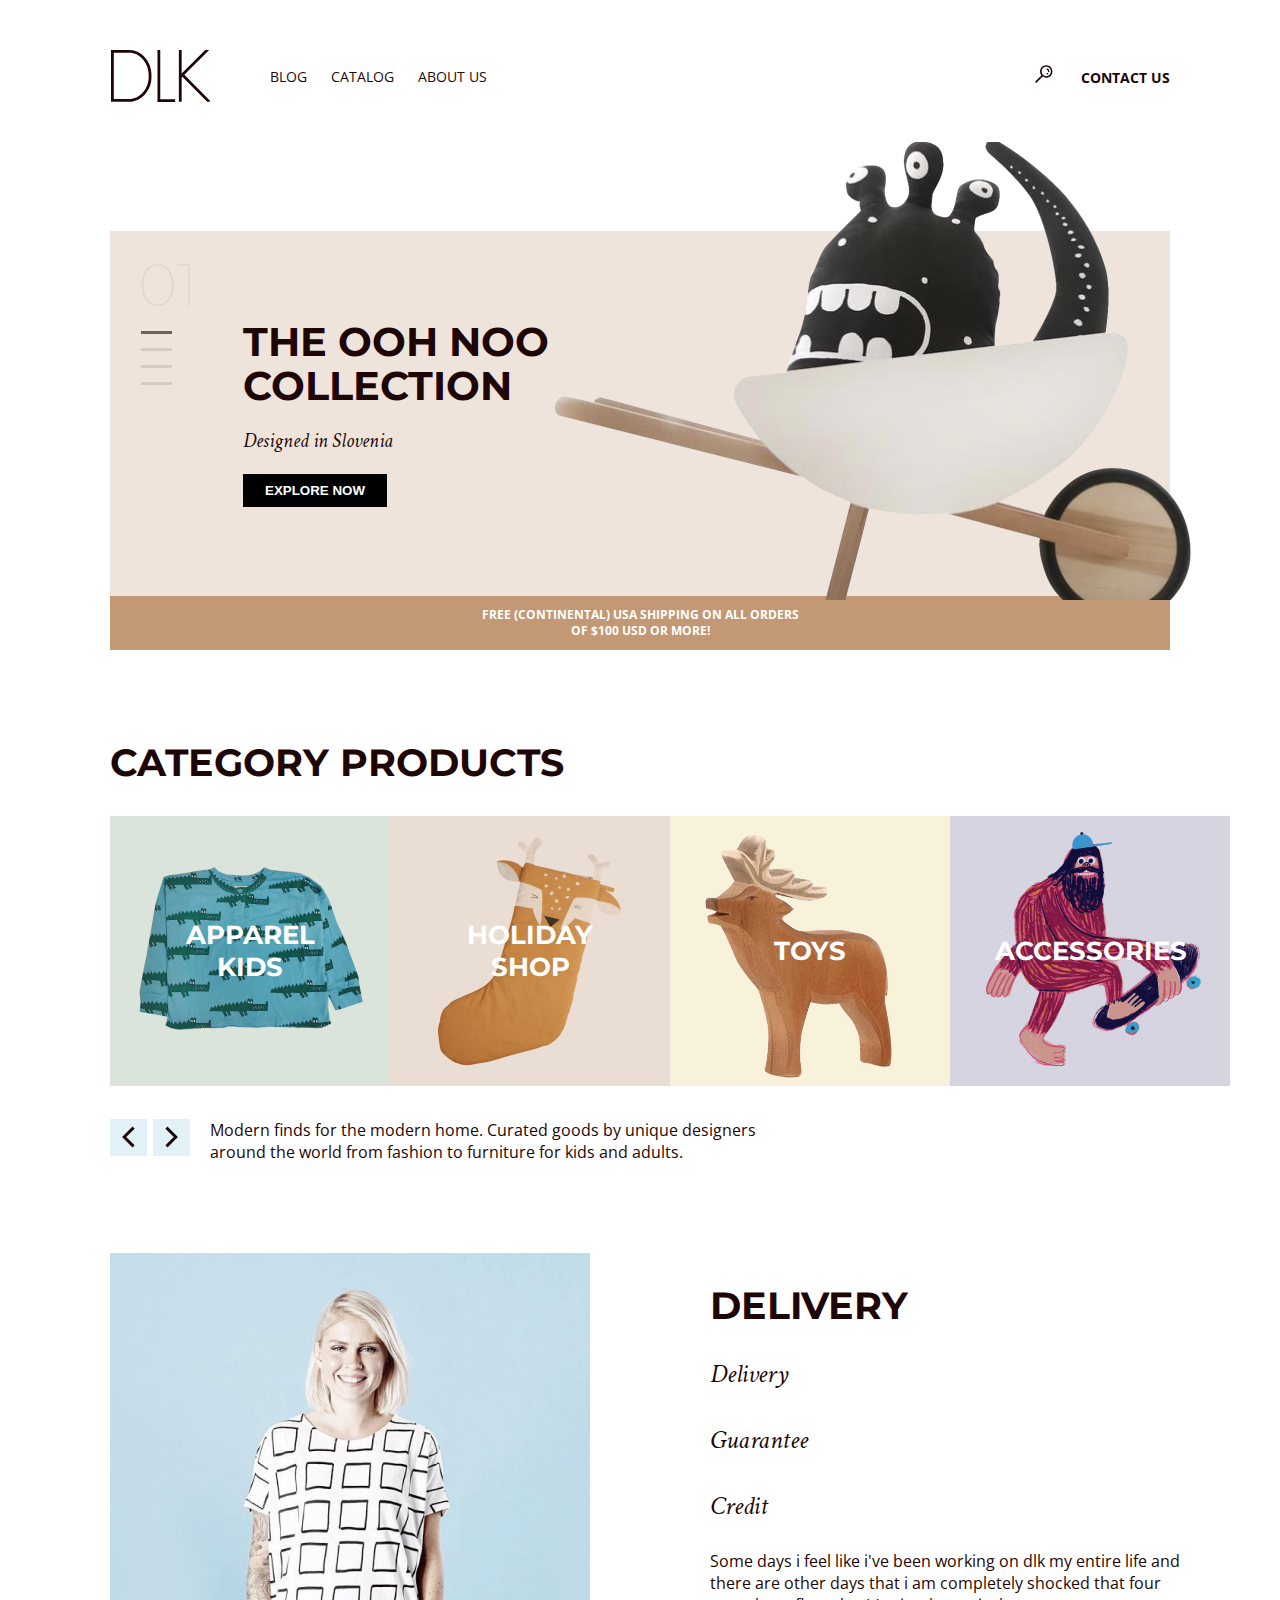
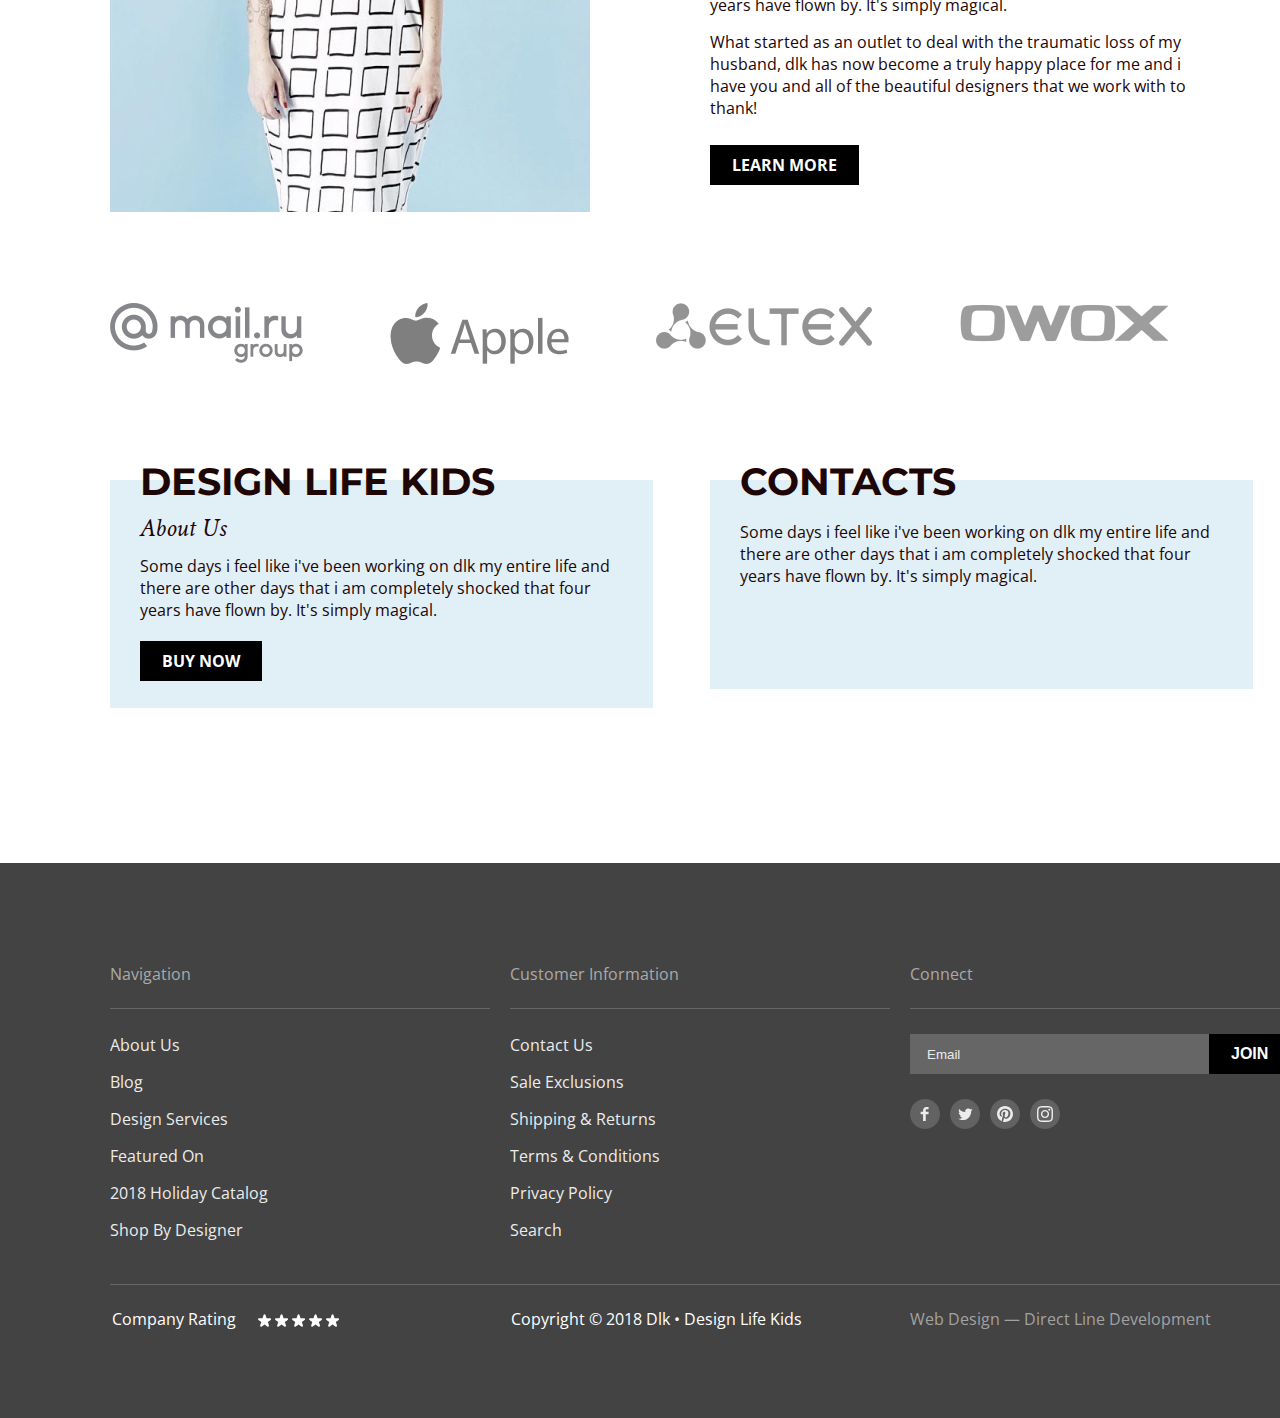
==== commit ff5fb1cd: "Дз8" ====
--- a/index.html
+++ b/index.html
@@ -1,267 +1,368 @@
 <!DOCTYPE html>
 <html lang="en">
-  <head>
-    <meta charset="UTF-8" />
-    <meta http-equiv="X-UA-Compatible" content="IE=edge" />
-    <title>Project</title>
-  </head>
-  <body>
-    <header class="header">
-      <a href="./index.html"> 
-        <svg width="102" height="52" viewBox="0 0 102 52" fill="none" xmlns="http://www.w3.org/2000/svg">
-        <path fill-rule="evenodd" clip-rule="evenodd" d="M0.997559 0H19.1259C32.1442 0 41.4377 12.3713 41.4377 24.0356V27.7332C41.4377 39.3974 32.1442 51.7689 19.1259 51.7689H0.997559V0ZM38.6487 24.0356C38.6487 13.5132 30.2391 2.77333 19.1259 2.77333H3.78653V48.9956H19.1259C30.2391 48.9956 38.6487 38.2557 38.6487 27.7333V24.0356Z" fill="#1E0606"/>
-        <path d="M47.4805 0H50.2694V49.2267H65.144V52H47.4805V0Z" fill="#1E0606"/>
-        <path d="M68.8626 0V51.7689H71.6516V27.3833L72.3362 26.7025L97.1676 51.7689H101.083L74.3083 24.7414L99.1893 0H95.2451L71.6516 23.4612V0H68.8626Z" fill="#1E0606"/>
-        </svg>
-      </a>
-      <nav class="nav">
-        <ul>
-          <li>
-            <a href="./pages/blog.html">Blog</a>
-          </li>
-          <li>
-            <a href="./pages/catalog.html">Catalog</a>
-          </li>
-          <li>
-            <a href="#">About Us</a>
-          </li>
-        </ul>
-      </nav>
-      <a href="#" class="search__btn" aria-label="search">
-        <svg width="18" height="18" viewBox="0 0 18 18" fill="none" xmlns="http://www.w3.org/2000/svg">
-          <path d="M11.2614 0.26001C7.83851 0.26001 5.05615 3.08001 5.05615 6.52001C5.05615 7.98001 5.55657 9.30002 6.37727 10.38L0.492277 16.32C0.151988 16.68 0.151988 17.24 0.492277 17.58C0.67243 17.76 0.892618 17.84 1.1128 17.84C1.35301 17.84 1.57319 17.76 1.75334 17.58L7.63834 11.62C8.65921 12.36 9.90026 12.78 11.2414 12.78C14.6643 12.78 17.4467 9.96001 17.4467 6.52001C17.4667 3.06001 14.6843 0.26001 11.2614 0.26001ZM11.2614 11.2C8.71926 11.2 6.65751 9.10001 6.65751 6.52001C6.65751 3.94001 8.71926 1.84001 11.2614 1.84001C13.8036 1.84001 15.8653 3.94001 15.8653 6.52001C15.8653 9.10001 13.8036 11.2 11.2614 11.2ZM14.364 6.60001C14.324 6.94001 14.0238 7.20001 13.6835 7.20001C13.6434 7.20001 13.6234 7.20001 13.5834 7.20001C13.2031 7.14001 12.9428 6.80001 12.9829 6.42001C13.123 5.38001 11.962 4.84001 11.902 4.82001C11.5617 4.66001 11.4015 4.24001 11.5617 3.90001C11.7218 3.56001 12.1221 3.40001 12.4825 3.54001C12.5625 3.56001 14.6443 4.52001 14.364 6.60001ZM12.9028 8.12001C13.0429 8.26001 13.143 8.48002 13.143 8.68002C13.143 8.90002 13.0629 9.10001 12.9028 9.24002C12.7627 9.38002 12.5425 9.48002 12.3423 9.48002C12.1422 9.48002 11.922 9.40001 11.7819 9.24002C11.6417 9.10001 11.5417 8.88002 11.5417 8.68002C11.5417 8.48002 11.6217 8.26001 11.7819 8.12001C11.922 7.98001 12.1422 7.88002 12.3423 7.88002C12.5425 7.88002 12.7427 7.96001 12.9028 8.12001Z" fill="#1E0606"/>
-        </svg>
-      </a>
-      <a class="nav__contact" href="./pages/contactUs.html">Contact us</a>
-    </header>
-    <main>
-      <section class="banner">
-        <img src="./static/img/banner.png" alt="banner" />
-        <span>01</span>
-        <button type="button"></button>
-        <button type="button"></button>
-        <button type="button"></button>
-        <button type="button"></button>
-        <h1>The ooh noo collection</h1>
-        <p>Designed in Slovenia</p>
-        <button type="button" class="button">Explore now</button>
-        <p>
+
+<head>
+  <meta charset="UTF-8" />
+  <meta http-equiv="X-UA-Compatible" content="IE=edge" />
+  <link rel="preconnect" href="https://fonts.googleapis.com">
+  <link rel="preconnect" href="https://fonts.gstatic.com" crossorigin>
+  <link
+    href="https://fonts.googleapis.com/css2?family=Crimson+Text:ital@1&family=Montserrat:wght@200;700&family=Open+Sans:wght@400;700&family=Roboto&display=swap"
+    rel="stylesheet">
+  <link rel="stylesheet" href="./style/normalize.css" />
+  <link rel="stylesheet" href="./style/styles.css" />
+  <link rel="stylesheet" href="./style/common.css" />
+  <title>Project</title>
+</head>
+
+<body>
+  <header class="header">
+    <div class="container">
+      <div class="header__inner">
+        <div class="nav__wrapper">
+          <a class="logo" href="./index.html">
+            <svg width="100" height="52" viewBox="0 0 100 52" fill="none" xmlns="http://www.w3.org/2000/svg">
+              <path fill-rule="evenodd" clip-rule="evenodd"
+                d="M0.997559 0H19.1259C32.1442 0 41.4377 12.3713 41.4377 24.0356V27.7332C41.4377 39.3974 32.1442 51.7689 19.1259 51.7689H0.997559V0ZM38.6487 24.0356C38.6487 13.5132 30.2391 2.77333 19.1259 2.77333H3.78653V48.9956H19.1259C30.2391 48.9956 38.6487 38.2557 38.6487 27.7333V24.0356Z"
+                fill="#1E0606" />
+              <path d="M47.4805 0H50.2694V49.2267H65.144V52H47.4805V0Z" fill="#1E0606" />
+              <path
+                d="M68.8626 0V51.7689H71.6516V27.3833L72.3362 26.7025L97.1676 51.7689H101.083L74.3083 24.7414L99.1893 0H95.2451L71.6516 23.4612V0H68.8626Z"
+                fill="#1E0606" />
+            </svg>
+          </a>
+          <nav class="nav">
+            <ul class="nav__list">
+              <li class="nav__list_item">
+                <a class="nav__list_link" href="./pages/blog.html">Blog</a>
+              </li>
+              <li class="nav__list_item">
+                <a class="nav__list_link" href="./pages/catalog.html">Catalog</a>
+              </li>
+              <li class="nav__list_item">
+                <a class="nav__list_link" href="#">About Us</a>
+              </li>
+            </ul>
+          </nav>
+        </div>
+        <div class="contact__wrapper">
+          <a class="search__btn" href="#" aria-label="search">
+            <svg width="18" height="18" viewBox="0 0 18 18" fill="none" xmlns="http://www.w3.org/2000/svg">
+              <path
+                d="M11.2614 0.26001C7.83851 0.26001 5.05615 3.08001 5.05615 6.52001C5.05615 7.98001 5.55657 9.30002 6.37727 10.38L0.492277 16.32C0.151988 16.68 0.151988 17.24 0.492277 17.58C0.67243 17.76 0.892618 17.84 1.1128 17.84C1.35301 17.84 1.57319 17.76 1.75334 17.58L7.63834 11.62C8.65921 12.36 9.90026 12.78 11.2414 12.78C14.6643 12.78 17.4467 9.96001 17.4467 6.52001C17.4667 3.06001 14.6843 0.26001 11.2614 0.26001ZM11.2614 11.2C8.71926 11.2 6.65751 9.10001 6.65751 6.52001C6.65751 3.94001 8.71926 1.84001 11.2614 1.84001C13.8036 1.84001 15.8653 3.94001 15.8653 6.52001C15.8653 9.10001 13.8036 11.2 11.2614 11.2ZM14.364 6.60001C14.324 6.94001 14.0238 7.20001 13.6835 7.20001C13.6434 7.20001 13.6234 7.20001 13.5834 7.20001C13.2031 7.14001 12.9428 6.80001 12.9829 6.42001C13.123 5.38001 11.962 4.84001 11.902 4.82001C11.5617 4.66001 11.4015 4.24001 11.5617 3.90001C11.7218 3.56001 12.1221 3.40001 12.4825 3.54001C12.5625 3.56001 14.6443 4.52001 14.364 6.60001ZM12.9028 8.12001C13.0429 8.26001 13.143 8.48002 13.143 8.68002C13.143 8.90002 13.0629 9.10001 12.9028 9.24002C12.7627 9.38002 12.5425 9.48002 12.3423 9.48002C12.1422 9.48002 11.922 9.40001 11.7819 9.24002C11.6417 9.10001 11.5417 8.88002 11.5417 8.68002C11.5417 8.48002 11.6217 8.26001 11.7819 8.12001C11.922 7.98001 12.1422 7.88002 12.3423 7.88002C12.5425 7.88002 12.7427 7.96001 12.9028 8.12001Z"
+                fill="#1E0606" />
+            </svg>
+          </a>
+          <a class="contact__us" href="./pages/contactUs.html">Contact us</a>
+        </div>
+      </div>
+    </div>
+  </header>
+  <main>
+    <section class="banner">
+      <div class="container">
+        <div class="banner__inner">
+          <div class="wrapper__item">
+            <span>01</span>
+            <ul class="btn__rectangle">
+              <li class="btn__rectangle_list">
+                <button class="btn__rectangle_item btn__active" type="button"></button>
+              </li>
+              <li class="btn__rectangle_list">
+                <button class="btn__rectangle_item" type="button"></button>
+              </li>
+              <li class="btn__rectangle_list">
+                <button class="btn__rectangle_item" type="button"></button>
+              </li>
+              <li class="btn__rectangle_list">
+                <button class="btn__rectangle_item" type="button"></button>
+              </li>
+            </ul>
+          </div>
+          <div class="wrapper__title">
+            <h1 class="title__banner">The ooh noo collection</h1>
+            <p class="subtitle">Designed in Slovenia</p>
+            <button class="button banner__js" type="button">Explore now</button>
+          </div>
+          <img class="img__banner" src="./static/img/banner.png" alt="banner" />
+        </div>
+        <p class="text__banner">
           Free (continental) USA shipping on all orders of $100 USD or more!
         </p>
-      </section>
-      <section class="category_products">
-        <h2>Category Products</h2>
-        <ul>
-          <li>
-            <a href="#">
-              <img src="./static/img/apparelKids.jpg" alt="apparel kids"/>Apparel kids</a>
-          </li>
-          <li>
-            <a href="#"
-              ><img src="./static/img/holidayShop.jpg" alt="holiday shop"/>Holiday shop</a>
-          </li>
-          <li>
-            <a href="./pages/toys.html"><img src="./static/img/toys.jpg" alt="toys"/>Toys</a>
-          </li>
-          <li>
-            <a href="#"><img src="./static/img/accessories.jpg" alt="accessories"/>Accessories</a>
-          </li>
-        </ul>
-        <button type="button">
-          <svg
-            width="18"
-            height="30"
-            viewBox="0 0 18 30"
-            fill="none"
-            xmlns="http://www.w3.org/2000/svg">
-            <path d="M16 2L3 15L16 28" stroke="#1E0606" stroke-width="4" />
-          </svg>
-        </button>
-        <button type="button">
-          <svg
-            width="18"
-            height="30"
-            viewBox="0 0 18 30"
-            fill="none"
-            xmlns="http://www.w3.org/2000/svg">
-            <path d="M2 2L15 15L2 28" stroke="#1E0606" stroke-width="4" />
-          </svg>
-        </button>
-        <p>
-          Modern finds for the modern home. Curated goods by unique designers
-          around the world from fashion to furniture for kids and adults.
-        </p>
-      </section>
-      <section class="delivery">
+      </div>
+    </section>
+    <section class="category">
+      <div class="container">
+        <div class="category__inner">
+          <h2 class="title__two">Category Products</h2>
+          <div class="category__wrapper">
+            <ul class="category__list">
+              <li class="category__list_item">
+                <a class="category__list_link" href="#"> Apparel kids</a>
+                <img class="category__list_img" src="./static/img/apparelKids.jpg" alt="apparel kids" />
+
+              </li>
+              <li class="category__list_item">
+                <a class="category__list_link" href="#">Holiday shop</a>
+                <img src="./static/img/holidayShop.jpg" alt="holiday shop" />
+              </li>
+              <li class="category__list_item">
+                <a class="category__list_link" href="./pages/toys.html"> Toys</a>
+                <img src="./static/img/toys.jpg" alt="toys" />
+              </li>
+              <li class="category__list_item">
+                <a class="category__list_link" href="#">Accessories</a>
+                <img src="./static/img/accessories.jpg" alt="accessories" />
+              </li>
+              <!-- <li class="category__list_item"> 
+                <a class="category__list_link" href="#">Apparel adults</a>
+                <img src="./static/img/apparelAdults.jpg" alt="apparel adults">
+              </li>
+              <li class="category__list_item"> 
+                <a class="category__list_link" href="#">Sale</a>
+                <img src="./static/img/sale.jpg" alt="sale">
+              </li> -->
+            </ul>
+          </div>
+          <div class="slider__wrapper">
+            <button class="button__slider" type="button">
+              <svg width="13" height="26" viewBox="0 0 18 30" fill="none" xmlns="http://www.w3.org/2000/svg">
+                <path d="M16 2L3 15L16 28" stroke="#1E0606" stroke-width="4" />
+              </svg>
+            </button>
+            <button class="button__slider" type="button">
+              <svg width="13" height="26" viewBox="0 0 18 30" fill="none" xmlns="http://www.w3.org/2000/svg">
+                <path d="M2 2L15 15L2 28" stroke="#1E0606" stroke-width="4" />
+              </svg>
+            </button>
+            <p>
+              Modern finds for the modern home. Curated goods by unique designers
+              around the world from fashion to furniture for kids and adults.
+            </p>
+          </div>
+        </div>
+      </div>
+    </section>
+    <section class="delivery">
+      <div class="container ">
         <img src="./static/img/woman.jpg" alt="woman" />
-        <div>
-          <h2>Delivery</h2>
-          <p>Delivery</p>>
-          <p>Guarantee</p>
-          <p>Credit</p> 
-          <p>
+        <div class="delivery__wrapper">
+          <h2 class="title__two">Delivery</h2>
+          <div class="subtitle__wrapper">
+            <p class="subtitle__two" tabindex="0">Delivery</p>
+            <p class="subtitle__two" tabindex="0">Guarantee</p>
+            <p class="subtitle__two" tabindex="0">Credit</p>
+          </div>
+          <p class="description">
             Some days i feel like i've been working on dlk my entire life and
             there are other days that i am completely shocked that four years
             have flown by. It's simply magical.
           </p>
-          <p>
+          <p class="description">
             What started as an outlet to deal with the traumatic loss of my
             husband, dlk has now become a truly happy place for me and i have
             you and all of the beautiful designers that we work with to thank!
           </p>
-          <a href="#" class="button">learn more</a>
-        </div>
-      </section>
-      <section class="company">
-        <h2>Company</h2>
-        <ul>
-          <li><img src="./static/img/mail.png" alt="mail" /></li>
-          <li><img src="./static/img/apple.png" alt="apple" /></li>
-          <li><img src="./static/img/eltex.png" alt="eltex" /></li>
-          <li><img src="./static/img/owox.png" alt="owox" /></li>
+          <a href="#" class="button">Learn more</a>
+        </div>
+      </div>
+    </section>
+    <section class="company">
+      <div class="container">
+        <h2 class="title__two">Company</h2>
+        <ul class="company__list">
+          <li class="company__list_item"><img class="company__list_img" src="./static/img/mail.png" alt="mail" /></li>
+          <li class="company__list_item"><img class="company__list_img" src="./static/img/apple.png" alt="apple" /></li>
+          <li class="company__list_item"><img class="company__list_img" src="./static/img/eltex.png" alt="eltex" /></li>
+          <li class="company__list_item"><img class="company__list_img" src="./static/img/owox.png" alt="owox" /></li>
         </ul>
-      </section>
-      <section>
-        <h2>Design Life Kids</h2>
-        <p>About Us</p>
-        <p>
-          Some days i feel like i've been working on dlk my entire life and
-          there are other days that i am completely shocked that four years have
-          flown by. It's simply magical.
-        </p>
-        <a href="#" class="button">buy now</a>
-      </section>
-      <section>
-        <h2>Contacts</h2>
-        <p>
-          Some days i feel like i've been working on dlk my entire life and
-          there are other days that i am completely shocked that four years have
-          flown by. It's simply magical.
-        </p>
-        <img src="./static/img/map.jpg" alt="map" />
-      </section>
-    </main>
-    <footer>
-      <section>
-        <h3>Navigation</h3>
-        <ul>
-          <li><a href="#">About Us</a></li>
-          <li><a href="#">Blog</a></li>
-          <li><a href="#">Design Services</a></li>
-          <li><a href="#">Featured On</a></li>
-          <li><a href="#">2018 Holiday Catalog</a></li>
-          <li><a href="#">Shop By Designer</a></li>
-        </ul>
-      </section>
-      <section>
-        <h3>Customer Information</h3>
-        <ul>
-          <li><a href="#">Contact Us</a></li>
-          <li><a href="#">Sale Exclusions</a></li>
-          <li><a href="#">Shipping & Returns</a></li>
-          <li><a href="#">Terms & Conditions</a></li>
-          <li><a href="#">Privacy Policy</a></li>
-          <li><a href="#">Search</a></li>
-        </ul>
-      </section>
-      <section>
-        <h3>Connect</h3>
-        <form action="#">
-          <input type="text" placeholder="Email" />
-          <button type="submit" name="submit_button" value="Join">Join</button>
-        </form>
-      </section>
-      <section>
-        <h2>Social networking</h2>
-        <ul>
-          <li>
-            <a href="https://facebook.com/">
-              <svg width="30" height="30" viewBox="0 0 30 30" fill="none" xmlns="http://www.w3.org/2000/svg">
-              <path fill-rule="evenodd" clip-rule="evenodd" d="M0 15C0 6.71573 6.71573 0 15 0C23.2843 0 30 6.71573 30 15C30 23.2843 23.2843 30 15 30C6.71573 30 0 23.2843 0 15Z" fill="#666666"/>
-              <path fill-rule="evenodd" clip-rule="evenodd" d="M18.5527 10.3672H16.2967C16.0307 10.3672 15.7337 10.7172 15.7337 11.1852V12.8142H18.5527V15.1352H15.7337V22.1052H13.0707V15.1352H10.6577V12.8142H13.0707V11.4472C13.0707 9.48823 14.4317 7.89423 16.2967 7.89423H18.5527V10.3672Z" fill="white"/>
-            </svg>
-            </a>
-          </li>
-          <li>
-            <a href="https://twitter.com/">
-              <svg width="30" height="30" viewBox="0 0 30 30" fill="none" xmlns="http://www.w3.org/2000/svg">
-              <path fill-rule="evenodd" clip-rule="evenodd" d="M0 15C0 6.71573 6.71573 0 15 0C23.2843 0 30 6.71573 30 15C30 23.2843 23.2843 30 15 30C6.71573 30 0 23.2843 0 15Z" fill="#666666"/>
-              <path fill-rule="evenodd" clip-rule="evenodd" d="M21.1006 12.2891C21.1056 12.4161 21.1096 12.5431 21.1096 12.6721C21.1096 16.5761 18.1366 21.0781 12.7026 21.0781C11.0346 21.0781 9.48058 20.5881 8.17358 19.7501C8.40658 19.7771 8.64158 19.7911 8.87958 19.7911C10.2636 19.7911 11.5376 19.3181 12.5486 18.5251C11.2556 18.5021 10.1656 17.6481 9.78758 16.4751C9.96858 16.5101 10.1546 16.5271 10.3446 16.5271C10.6136 16.5271 10.8746 16.4921 11.1226 16.4241C9.77158 16.1521 8.75158 14.9591 8.75158 13.5271V13.4901C9.15058 13.7111 9.60758 13.8441 10.0916 13.8591C9.29858 13.3301 8.77758 12.4261 8.77758 11.4001C8.77758 10.8591 8.92258 10.3521 9.17658 9.91612C10.6326 11.7031 12.8106 12.8791 15.2656 13.0021C15.2156 12.7851 15.1906 12.5601 15.1906 12.3281C15.1906 10.6971 16.5126 9.37512 18.1446 9.37512C18.9936 9.37512 19.7616 9.73212 20.2996 10.3071C20.9736 10.1761 21.6056 9.93012 22.1766 9.59012C21.9556 10.2811 21.4886 10.8591 20.8766 11.2251C21.4746 11.1541 22.0446 10.9961 22.5756 10.7601C22.1776 11.3521 21.6776 11.8731 21.1006 12.2891Z" fill="white"/>
-            </svg>
-              </a>
-          </li>
-          <li>
-            <a href="https://ru.pinterest.com/">
-              <svg width="30" height="30" viewBox="0 0 30 30" fill="none" xmlns="http://www.w3.org/2000/svg">
-              <path fill-rule="evenodd" clip-rule="evenodd" d="M0 15C0 6.71573 6.71573 0 15 0C23.2843 0 30 6.71573 30 15C30 23.2843 23.2843 30 15 30C6.71573 30 0 23.2843 0 15Z" fill="#666666"/>
-              <path fill-rule="evenodd" clip-rule="evenodd" d="M15.0005 7C10.5825 7 7 10.5816 7 15.0005C7 18.2754 8.97001 21.0902 11.7896 22.3273C11.767 21.7694 11.7858 21.0977 11.9279 20.49C12.0821 19.8408 12.9571 16.1313 12.9571 16.1313C12.9571 16.1313 12.7021 15.6205 12.7021 14.865C12.7021 13.6796 13.3898 12.7943 14.245 12.7943C14.9722 12.7943 15.3241 13.3409 15.3241 13.9957C15.3241 14.7267 14.8575 15.8208 14.6176 16.8341C14.4172 17.6836 15.0428 18.3751 15.8801 18.3751C17.3957 18.3751 18.4165 16.4286 18.4165 14.1218C18.4165 12.3691 17.2358 11.0567 15.088 11.0567C12.6617 11.0567 11.1498 12.8658 11.1498 14.8866C11.1498 15.5847 11.3549 16.0758 11.6767 16.4559C11.8253 16.6318 11.8451 16.7014 11.7914 16.9027C11.7538 17.0486 11.6654 17.4042 11.6287 17.5444C11.5751 17.7466 11.4114 17.82 11.2288 17.7448C10.1102 17.2885 9.58999 16.0645 9.58999 14.6881C9.58999 12.4161 11.5064 9.68972 15.3072 9.68972C18.3619 9.68972 20.3724 11.9015 20.3724 14.2732C20.3724 17.4117 18.6282 19.7562 16.0551 19.7562C15.1924 19.7562 14.3795 19.2895 14.1011 18.7599C14.1011 18.7599 13.6363 20.6029 13.5385 20.9585C13.3691 21.5747 13.037 22.1919 12.7332 22.6717C13.4529 22.8843 14.213 23 15.0005 23C19.4184 23 23 19.4184 23 15.0005C23 10.5816 19.4184 7 15.0005 7Z" fill="white"/>
-            </svg>
-              </a>
-          </li>
-          <li>
-            <a href="https://instagram.com/">
-              <svg width="30" height="30" viewBox="0 0 30 30" fill="none" xmlns="http://www.w3.org/2000/svg">
-              <path fill-rule="evenodd" clip-rule="evenodd" d="M0 15C0 6.71573 6.71573 0 15 0C23.2843 0 30 6.71573 30 15C30 23.2843 23.2843 30 15 30C6.71573 30 0 23.2843 0 15Z" fill="#666666"/>
-              <path fill-rule="evenodd" clip-rule="evenodd" d="M15 7C12.8273 7 12.5549 7.0092 11.7016 7.04813C10.8501 7.08697 10.2686 7.22223 9.7597 7.42C9.23363 7.62443 8.7875 7.89797 8.3427 8.3427C7.89797 8.7875 7.62443 9.23363 7.42 9.7597C7.22223 10.2686 7.08697 10.8501 7.04813 11.7016C7.0092 12.5549 7 12.8273 7 15C7 17.1727 7.0092 17.4451 7.04813 18.2984C7.08697 19.1499 7.22223 19.7314 7.42 20.2403C7.62443 20.7664 7.89797 21.2125 8.3427 21.6573C8.7875 22.102 9.23363 22.3756 9.7597 22.58C10.2686 22.7778 10.8501 22.913 11.7016 22.9519C12.5549 22.9908 12.8273 23 15 23C17.1727 23 17.4451 22.9908 18.2984 22.9519C19.1499 22.913 19.7314 22.7778 20.2403 22.58C20.7664 22.3756 21.2125 22.102 21.6573 21.6573C22.102 21.2125 22.3756 20.7664 22.58 20.2403C22.7778 19.7314 22.913 19.1499 22.9519 18.2984C22.9908 17.4451 23 17.1727 23 15C23 12.8273 22.9908 12.5549 22.9519 11.7016C22.913 10.8501 22.7778 10.2686 22.58 9.7597C22.3756 9.23363 22.102 8.7875 21.6573 8.3427C21.2125 7.89797 20.7664 7.62443 20.2403 7.42C19.7314 7.22223 19.1499 7.08697 18.2984 7.04813C17.4451 7.0092 17.1727 7 15 7ZM15 8.44143C17.1361 8.44143 17.3891 8.4496 18.2327 8.4881C19.0127 8.52367 19.4363 8.65397 19.7182 8.76353C20.0916 8.90867 20.3581 9.08203 20.638 9.362C20.918 9.6419 21.0913 9.9084 21.2365 10.2818C21.346 10.5637 21.4763 10.9873 21.5119 11.7673C21.5504 12.6109 21.5586 12.8639 21.5586 15C21.5586 17.1361 21.5504 17.3891 21.5119 18.2327C21.4763 19.0127 21.346 19.4363 21.2365 19.7182C21.0913 20.0916 20.918 20.3581 20.638 20.638C20.3581 20.918 20.0916 21.0913 19.7182 21.2365C19.4363 21.346 19.0127 21.4763 18.2327 21.5119C17.3892 21.5504 17.1363 21.5586 15 21.5586C12.8637 21.5586 12.6108 21.5504 11.7673 21.5119C10.9873 21.4763 10.5637 21.346 10.2818 21.2365C9.9084 21.0913 9.64193 20.918 9.36197 20.638C9.08207 20.3581 8.90867 20.0916 8.76353 19.7182C8.65397 19.4363 8.52367 19.0127 8.4881 18.2327C8.4496 17.3891 8.44143 17.1361 8.44143 15C8.44143 12.8639 8.4496 12.6109 8.4881 11.7673C8.52367 10.9873 8.65397 10.5637 8.76353 10.2818C8.90867 9.9084 9.08203 9.6419 9.36197 9.362C9.64193 9.08203 9.9084 8.90867 10.2818 8.76353C10.5637 8.65397 10.9873 8.52367 11.7673 8.4881C12.6109 8.4496 12.8639 8.44143 15 8.44143ZM10.8919 15C10.8919 12.7311 12.7311 10.8919 15 10.8919C17.2689 10.8919 19.1081 12.7311 19.1081 15C19.1081 17.2689 17.2689 19.1081 15 19.1081C12.7311 19.1081 10.8919 17.2689 10.8919 15ZM15 17.6667C13.5272 17.6667 12.3333 16.4728 12.3333 15C12.3333 13.5272 13.5272 12.3333 15 12.3333C16.4728 12.3333 17.6667 13.5272 17.6667 15C17.6667 16.4728 16.4728 17.6667 15 17.6667ZM19.2704 11.6896C19.8006 11.6896 20.2304 11.2598 20.2304 10.7296C20.2304 10.1994 19.8006 9.76957 19.2704 9.76957C18.7402 9.76957 18.3104 10.1994 18.3104 10.7296C18.3104 11.2598 18.7402 11.6896 19.2704 11.6896Z" fill="white"/>
-            </svg>
-              </a>
-          </li>
-        </ul>
-      </section>
-      <div>
-        <fieldset class="rating"> 
-        <legend>Company Rating</legend> 
-        <input class="rating_input" type="radio" name="rating" id="rating-1" value="1"  checked>
-        <label class="rating_star" for="rating-1" aria-label="ужасно"></label>
-
-        <input class="rating_input" type="radio" name="rating" id="rating-2" value="2" >
-        <label class="rating_star" for="rating-2" aria-label="плохо"></label>
-
-        <input class="rating_input" type="radio" name="rating" id="rating-3" value="3" >
-        <label class="rating_star" for="rating-3" aria-label="нормально"></label>
-
-        <input class="rating_input" type="radio" name="rating" id="rating-4" value="4">
-        <label class="rating_star" for="rating-4" aria-label="хорошо"></label>
-
-        <input class="rating_input" type="radio" name="rating" id="rating-5" value="5">
-        <label class="rating_star" for="rating-5" aria-label="отлично"></label>
-      </fieldset>
-        <p>Copyright © 2018 Dlk • Design Life Kids</p>
-        <p>Web Design — Direct Line Development</p>
-      </div>
-    </footer>
-    <section>
-      <h2>Contact us</h2>
-      <form action="#">
-          <div>
-              <div>
-                  <label for="input-name" class="">Name</label>
-                  <input type="text" id="input-name" class="">
-              </div>
-              <div>
-                  <label for="input-phone" class="">Phone</label>
-                  <input type="tel" id="input-phone" class="">
-              </div>
-              <div>
-                  <label for="input-email" class="">Email</label>
-                  <input type="email" id="input-email" class="">
-              </div>
-              <div>
-                  <label for="message" class="">Message</label>
-                  <textarea name="message" id="message" cols="30" rows="10"></textarea>
-              </div>
-          </div>
-          <fieldset>
-              <legend>By clicking on the button, you consent to the processing of your personal data</legend>
-              <input type="checkbox" id="checkbox-yes" name="checkbox-yes">
-          </fieldset>
-          <div>
-            <button type="submit" name="submit_button" value="submit">Submit</button>
-          </div>
-      </form>
-      <p>Our support team are on-hand to assist with any issues you are experiencing.</p>
-      <p>Please use the form to contact us with your needs. Send us a message and we'll respond as soon as possible.</p>
-      <p>An expert is waiting to help you!</p>
+      </div>
+    </section>
+    <section class="about__company">
+      <div class="container">
+        <div class=" wrapper__section">
+          <div class="about__us">
+            <h2 class="title__two">Design Life Kids</h2>
+            <div class="about__us_inner">
+              <p class="subtitle__two">About Us</p>
+              <p>
+                Some days i feel like i've been working on dlk my entire life and
+                there are other days that i am completely shocked that four years have
+                flown by. It's simply magical.
+              </p>
+              <a href="#" class="button">buy now</a>
+            </div>
+          </div>
+          <div class="contacts">
+            <h2 class="title__two">Contacts</h2>
+            <div class="contacts__inner">
+              <p>
+                Some days i feel like i've been working on dlk my entire life and
+                there are other days that i am completely shocked that four years have
+                flown by. It's simply magical.
+              </p>
+              <map class="map" name="map"><iframe
+                  src="https://www.google.com/maps/embed?pb=!1m18!1m12!1m3!1d2372.537150624947!2d49.28814991584469!3d53.51246308001423!2m3!1f0!2f0!3f0!3m2!1i1024!2i768!4f13.1!3m3!1m2!1s0x416879a82611632d%3A0xb18d94ffcf91e387!2zREwgQWNhZGVteSDigJQg0LrRg9GA0YHRiyDQv9GA0L7Qs9GA0LDQvNC80LjRgNC-0LLQsNC90LjRjw!5e0!3m2!1sru!2sru!4v1661175509935!5m2!1sru!2sru"
+                  width="483" height="200" style="border:0;" allowfullscreen="" loading="lazy"
+                  referrerpolicy="no-referrer-when-downgrade"></iframe></map>
+            </div>
+          </div>
+        </div>
+      </div>
+    </section>
+  </main>
+  <footer class="footer">
+    <div class="container">
+      <div class="footer__inner">
+        <section class="navigation">
+          <h3>Navigation</h3>
+          <p class="text__title">Navigation</p>
+          <ul class="navigation__list">
+            <li class="navigation__list_item"><a class="navigation__list_link" href="#">About Us</a></li>
+            <li class="navigation__list_item"><a class="navigation__list_link" href="#">Blog</a></li>
+            <li class="navigation__list_item"><a class="navigation__list_link" href="#">Design Services</a></li>
+            <li class="navigation__list_item"><a class="navigation__list_link" href="#">Featured On</a></li>
+            <li class="navigation__list_item"><a class="navigation__list_link" href="#">2018 Holiday Catalog</a></li>
+            <li class="navigation__list_item"><a class="navigation__list_link" href="#">Shop By Designer</a></li>
+          </ul>
+        </section>
+        <section class="information">
+          <h3>Customer Information</h3>
+          <p class="text__title">Customer Information</p>
+          <ul class="information__list">
+            <li class="information__list_item"><a class="information__list_link" href="#">Contact Us</a></li>
+            <li class="information__list_item"><a class="information__list_link" href="#">Sale Exclusions</a></li>
+            <li class="information__list_item"><a class="information__list_link" href="#">Shipping & Returns</a></li>
+            <li class="information__list_item"><a class="information__list_link" href="#">Terms & Conditions</a></li>
+            <li class="information__list_item"><a class="information__list_link" href="#">Privacy Policy</a></li>
+            <li class="information__list_item"><a class="information__list_link" href="#">Search</a></li>
+          </ul>
+        </section>
+        <div class="connect__wrapper">
+          <section class="connect">
+            <h3>Connect</h3>
+            <p class="text__title">Connect</p>
+            <form class="connect__form" action="#">
+              <input class="connect__input" type="text" placeholder="Email" />
+              <button class="button" type="submit" name="submit_button" value="Join">Join</button>
+            </form>
+          </section>
+          <section class="social">
+            <h3>Social networking</h3>
+            <ul class="social__list">
+              <li class="social__list_item">
+                <a href="https://facebook.com/">
+                  <svg width="30" height="30" viewBox="0 0 30 30" fill="none" xmlns="http://www.w3.org/2000/svg">
+                    <path fill-rule="evenodd" clip-rule="evenodd"
+                      d="M0 15C0 6.71573 6.71573 0 15 0C23.2843 0 30 6.71573 30 15C30 23.2843 23.2843 30 15 30C6.71573 30 0 23.2843 0 15Z"
+                      fill="#666666" />
+                    <path fill-rule="evenodd" clip-rule="evenodd"
+                      d="M18.5527 10.3672H16.2967C16.0307 10.3672 15.7337 10.7172 15.7337 11.1852V12.8142H18.5527V15.1352H15.7337V22.1052H13.0707V15.1352H10.6577V12.8142H13.0707V11.4472C13.0707 9.48823 14.4317 7.89423 16.2967 7.89423H18.5527V10.3672Z"
+                      fill="white" />
+                  </svg>
+                </a>
+              </li>
+              <li class="social__list_item">
+                <a class="social__list_link" href="https://twitter.com/">
+                  <svg width="30" height="30" viewBox="0 0 30 30" fill="none" xmlns="http://www.w3.org/2000/svg">
+                    <path fill-rule="evenodd" clip-rule="evenodd"
+                      d="M0 15C0 6.71573 6.71573 0 15 0C23.2843 0 30 6.71573 30 15C30 23.2843 23.2843 30 15 30C6.71573 30 0 23.2843 0 15Z"
+                      fill="#666666" />
+                    <path fill-rule="evenodd" clip-rule="evenodd"
+                      d="M21.1006 12.2891C21.1056 12.4161 21.1096 12.5431 21.1096 12.6721C21.1096 16.5761 18.1366 21.0781 12.7026 21.0781C11.0346 21.0781 9.48058 20.5881 8.17358 19.7501C8.40658 19.7771 8.64158 19.7911 8.87958 19.7911C10.2636 19.7911 11.5376 19.3181 12.5486 18.5251C11.2556 18.5021 10.1656 17.6481 9.78758 16.4751C9.96858 16.5101 10.1546 16.5271 10.3446 16.5271C10.6136 16.5271 10.8746 16.4921 11.1226 16.4241C9.77158 16.1521 8.75158 14.9591 8.75158 13.5271V13.4901C9.15058 13.7111 9.60758 13.8441 10.0916 13.8591C9.29858 13.3301 8.77758 12.4261 8.77758 11.4001C8.77758 10.8591 8.92258 10.3521 9.17658 9.91612C10.6326 11.7031 12.8106 12.8791 15.2656 13.0021C15.2156 12.7851 15.1906 12.5601 15.1906 12.3281C15.1906 10.6971 16.5126 9.37512 18.1446 9.37512C18.9936 9.37512 19.7616 9.73212 20.2996 10.3071C20.9736 10.1761 21.6056 9.93012 22.1766 9.59012C21.9556 10.2811 21.4886 10.8591 20.8766 11.2251C21.4746 11.1541 22.0446 10.9961 22.5756 10.7601C22.1776 11.3521 21.6776 11.8731 21.1006 12.2891Z"
+                      fill="white" />
+                  </svg>
+                </a>
+              </li>
+              <li class="social__list_item">
+                <a class="social__list_link" href="https://ru.pinterest.com/">
+                  <svg width="30" height="30" viewBox="0 0 30 30" fill="none" xmlns="http://www.w3.org/2000/svg">
+                    <path fill-rule="evenodd" clip-rule="evenodd"
+                      d="M0 15C0 6.71573 6.71573 0 15 0C23.2843 0 30 6.71573 30 15C30 23.2843 23.2843 30 15 30C6.71573 30 0 23.2843 0 15Z"
+                      fill="#666666" />
+                    <path fill-rule="evenodd" clip-rule="evenodd"
+                      d="M15.0005 7C10.5825 7 7 10.5816 7 15.0005C7 18.2754 8.97001 21.0902 11.7896 22.3273C11.767 21.7694 11.7858 21.0977 11.9279 20.49C12.0821 19.8408 12.9571 16.1313 12.9571 16.1313C12.9571 16.1313 12.7021 15.6205 12.7021 14.865C12.7021 13.6796 13.3898 12.7943 14.245 12.7943C14.9722 12.7943 15.3241 13.3409 15.3241 13.9957C15.3241 14.7267 14.8575 15.8208 14.6176 16.8341C14.4172 17.6836 15.0428 18.3751 15.8801 18.3751C17.3957 18.3751 18.4165 16.4286 18.4165 14.1218C18.4165 12.3691 17.2358 11.0567 15.088 11.0567C12.6617 11.0567 11.1498 12.8658 11.1498 14.8866C11.1498 15.5847 11.3549 16.0758 11.6767 16.4559C11.8253 16.6318 11.8451 16.7014 11.7914 16.9027C11.7538 17.0486 11.6654 17.4042 11.6287 17.5444C11.5751 17.7466 11.4114 17.82 11.2288 17.7448C10.1102 17.2885 9.58999 16.0645 9.58999 14.6881C9.58999 12.4161 11.5064 9.68972 15.3072 9.68972C18.3619 9.68972 20.3724 11.9015 20.3724 14.2732C20.3724 17.4117 18.6282 19.7562 16.0551 19.7562C15.1924 19.7562 14.3795 19.2895 14.1011 18.7599C14.1011 18.7599 13.6363 20.6029 13.5385 20.9585C13.3691 21.5747 13.037 22.1919 12.7332 22.6717C13.4529 22.8843 14.213 23 15.0005 23C19.4184 23 23 19.4184 23 15.0005C23 10.5816 19.4184 7 15.0005 7Z"
+                      fill="white" />
+                  </svg>
+                </a>
+              </li>
+              <li class="social__list_item">
+                <a class="social__list_link" href="https://instagram.com/">
+                  <svg width="30" height="30" viewBox="0 0 30 30" fill="none" xmlns="http://www.w3.org/2000/svg">
+                    <path fill-rule="evenodd" clip-rule="evenodd"
+                      d="M0 15C0 6.71573 6.71573 0 15 0C23.2843 0 30 6.71573 30 15C30 23.2843 23.2843 30 15 30C6.71573 30 0 23.2843 0 15Z"
+                      fill="#666666" />
+                    <path fill-rule="evenodd" clip-rule="evenodd"
+                      d="M15 7C12.8273 7 12.5549 7.0092 11.7016 7.04813C10.8501 7.08697 10.2686 7.22223 9.7597 7.42C9.23363 7.62443 8.7875 7.89797 8.3427 8.3427C7.89797 8.7875 7.62443 9.23363 7.42 9.7597C7.22223 10.2686 7.08697 10.8501 7.04813 11.7016C7.0092 12.5549 7 12.8273 7 15C7 17.1727 7.0092 17.4451 7.04813 18.2984C7.08697 19.1499 7.22223 19.7314 7.42 20.2403C7.62443 20.7664 7.89797 21.2125 8.3427 21.6573C8.7875 22.102 9.23363 22.3756 9.7597 22.58C10.2686 22.7778 10.8501 22.913 11.7016 22.9519C12.5549 22.9908 12.8273 23 15 23C17.1727 23 17.4451 22.9908 18.2984 22.9519C19.1499 22.913 19.7314 22.7778 20.2403 22.58C20.7664 22.3756 21.2125 22.102 21.6573 21.6573C22.102 21.2125 22.3756 20.7664 22.58 20.2403C22.7778 19.7314 22.913 19.1499 22.9519 18.2984C22.9908 17.4451 23 17.1727 23 15C23 12.8273 22.9908 12.5549 22.9519 11.7016C22.913 10.8501 22.7778 10.2686 22.58 9.7597C22.3756 9.23363 22.102 8.7875 21.6573 8.3427C21.2125 7.89797 20.7664 7.62443 20.2403 7.42C19.7314 7.22223 19.1499 7.08697 18.2984 7.04813C17.4451 7.0092 17.1727 7 15 7ZM15 8.44143C17.1361 8.44143 17.3891 8.4496 18.2327 8.4881C19.0127 8.52367 19.4363 8.65397 19.7182 8.76353C20.0916 8.90867 20.3581 9.08203 20.638 9.362C20.918 9.6419 21.0913 9.9084 21.2365 10.2818C21.346 10.5637 21.4763 10.9873 21.5119 11.7673C21.5504 12.6109 21.5586 12.8639 21.5586 15C21.5586 17.1361 21.5504 17.3891 21.5119 18.2327C21.4763 19.0127 21.346 19.4363 21.2365 19.7182C21.0913 20.0916 20.918 20.3581 20.638 20.638C20.3581 20.918 20.0916 21.0913 19.7182 21.2365C19.4363 21.346 19.0127 21.4763 18.2327 21.5119C17.3892 21.5504 17.1363 21.5586 15 21.5586C12.8637 21.5586 12.6108 21.5504 11.7673 21.5119C10.9873 21.4763 10.5637 21.346 10.2818 21.2365C9.9084 21.0913 9.64193 20.918 9.36197 20.638C9.08207 20.3581 8.90867 20.0916 8.76353 19.7182C8.65397 19.4363 8.52367 19.0127 8.4881 18.2327C8.4496 17.3891 8.44143 17.1361 8.44143 15C8.44143 12.8639 8.4496 12.6109 8.4881 11.7673C8.52367 10.9873 8.65397 10.5637 8.76353 10.2818C8.90867 9.9084 9.08203 9.6419 9.36197 9.362C9.64193 9.08203 9.9084 8.90867 10.2818 8.76353C10.5637 8.65397 10.9873 8.52367 11.7673 8.4881C12.6109 8.4496 12.8639 8.44143 15 8.44143ZM10.8919 15C10.8919 12.7311 12.7311 10.8919 15 10.8919C17.2689 10.8919 19.1081 12.7311 19.1081 15C19.1081 17.2689 17.2689 19.1081 15 19.1081C12.7311 19.1081 10.8919 17.2689 10.8919 15ZM15 17.6667C13.5272 17.6667 12.3333 16.4728 12.3333 15C12.3333 13.5272 13.5272 12.3333 15 12.3333C16.4728 12.3333 17.6667 13.5272 17.6667 15C17.6667 16.4728 16.4728 17.6667 15 17.6667ZM19.2704 11.6896C19.8006 11.6896 20.2304 11.2598 20.2304 10.7296C20.2304 10.1994 19.8006 9.76957 19.2704 9.76957C18.7402 9.76957 18.3104 10.1994 18.3104 10.7296C18.3104 11.2598 18.7402 11.6896 19.2704 11.6896Z"
+                      fill="white" />
+                  </svg>
+                </a>
+              </li>
+            </ul>
+          </section>
+        </div>
+      </div>
+      <div class="border"></div>
+      <div class="footer__inner_lower">
+        <fieldset class="rating">
+          <legend class="rating__company">Company Rating</legend>
+          <div class="rating__group">
+            <input class="rating__input" type="radio" name="rating" id="rating-1" value="1" />
+            <label class="rating__star" for="rating-1" aria-label="ужасно"></label>
+
+            <input class="rating__input" type="radio" name="rating" id="rating-2" value="2" />
+            <label class="rating__star" for="rating-2" aria-label="плохо"></label>
+
+            <input class="rating__input" type="radio" name="rating" id="rating-3" value="3" />
+            <label class="rating__star" for="rating-3" aria-label="нормально"></label>
+
+            <input class="rating__input" type="radio" name="rating" id="rating-4" value="4" />
+            <label class="rating_star" for="rating-4" aria-label="хорошо"></label>
+
+            <input class="rating__input" type="radio" name="rating" id="rating-5" value="5" />
+            <label class="rating__star" for="rating-5" aria-label="отлично"></label>
+          </div>
+        </fieldset>
+        <p class="text__copyright">Copyright © 2018 Dlk • Design Life Kids</p>
+        <a href="" class="text__web_design">Web Design — Direct Line Development</a>
+      </div>
+    </div>
+  </footer>
+  <section class="popup">
+    <h2>Modal block</h2>
+    <form class="form__popup" action="#">
+      <div class="form__name">
+        <label for="input-name" class="label__form">Name</label>
+        <input type="text" id="input-name" class="input__name">
+      </div>
+      <div class="wrapp">
+        <div class="form__phone">
+          <label for="input-phone" class="label__form">Phone</label>
+          <input type="tel" id="input-phone" class="input__phone">
+        </div>
+        <div class="form__email">
+          <label for="input-email" class="label__form">Email</label>
+          <input type="email" id="input-email" class="input__email">
+        </div>
+      </div>
+      <div class="form__message">
+        <label for="message" class="label__form">Message</label>
+        <textarea class="message" name="message" id="message" cols="30" rows="10"></textarea>
+      </div>
+      <div class="form__checkbox">
+        <input class="custom__checkbox" type="checkbox" id="checkbox-yes" name="checkbox-yes">
+        <label for="checkbox-yes">By clicking on the button, you consent to the processing of your personal data</label>
+      </div>
+      <button class="button popup__btn" type="submit" name="submit__button" value="submit">Submit</button>
+      <button class="close__btn" type="button" name="button" value="close"> <svg width="15" height="15" viewBox="0 0 15 15" fill="none" xmlns="http://www.w3.org/2000/svg">
+        <path d="M2.21902 14.6113C1.70029 15.1295 0.893368 15.1295 0.374636 14.6113C0.11527 14.3522 -6.13512e-07 14.0355 -5.9841e-07 13.69C-5.83308e-07 13.3445 0.11527 13.0278 0.374636 12.7687L5.64841 7.5L0.374637 2.23127C0.115271 1.97215 -7.23629e-08 1.65547 -5.72611e-08 1.30998C-4.21593e-08 0.964491 0.115271 0.647806 0.374637 0.388689C0.893369 -0.129545 1.70029 -0.129545 2.21902 0.388689L7.4928 5.65738L12.7666 0.38869C13.2853 -0.129545 14.0922 -0.129545 14.611 0.38869C15.1297 0.906924 15.1297 1.71304 14.611 2.23127L9.33718 7.5L14.611 12.7687C15.1297 13.287 15.1297 14.0931 14.611 14.6113C14.0922 15.1295 13.2853 15.1295 12.7666 14.6113L7.4928 9.34258L2.21902 14.6113Z" fill="white"/>
+        </svg>
+        </button>
+
+    </form>
+
   </section>
-  </body>
-</html>
+  <script src="js/index.js"></script>
+</body>
+
+</html>--- a/style/styles.css
+++ b/style/styles.css
@@ -0,0 +1,372 @@
+/* BANNER*/
+
+.banner {
+  justify-content: center;
+  position: relative;
+  margin-top: 89px;
+}
+
+.banner__inner {
+  display: flex;
+  background: #eee4db;
+}
+
+.wrapper__item {
+  justify-content: start;
+  margin: 17px 44px 0px 28px;
+  width: 61px;
+}
+
+.wrapper__title {
+  align-items: center;
+  width: 307px;
+  padding: 89px 0;
+}
+
+
+
+.wrapper__title p {
+  margin: 20px 0px 20px 0px;
+}
+
+.title__banner {
+  line-height: 44px;
+  font-size: 40px;
+}
+
+.subtitle__two {
+  font-family: "Crimson Text", sans-serif;
+  font-style: italic;
+  font-weight: 400;
+  font-size: 26px;
+  line-height: 34px;
+  color: #1e0606;
+}
+
+span {
+  font-family: "Montserrat", sans-serif;
+  font-style: normal;
+  font-weight: 200;
+  font-size: 60px;
+  line-height: 73px;
+  color: rgba(30, 6, 6, 0.05);
+  margin-bottom: 5px;
+
+}
+
+.btn__rectangle {
+  display: inline-block;
+  padding-left: 3px;
+  width: 31px;
+}
+
+.btn__rectangle_list {
+  margin-top: -5px;
+}
+
+.btn__rectangle_item {
+  box-sizing: border-box;
+  width: 31px;
+  height: 3px;
+  width: 31px;
+  background: #d6cac2;
+  border: none;
+  align-items: center;
+}
+
+.btn__active {
+  background: rgba(30, 6, 6, 0.6);
+}
+
+.btn__rectangle_item:hover {
+  background: rgba(30, 6, 6, 0.6);
+  cursor: pointer;
+}
+
+.btn__rectangle_item:active {
+  background: rgba(30, 6, 6, 0.6);
+}
+
+.text__banner {
+  font-weight: 700;
+  font-size: 12px;
+  line-height: 16px;
+  text-align: center;
+  text-transform: uppercase;
+  color: #ffffff;
+  background: #c29974;
+  display: inline-block;
+  padding: 11px 364px;
+}
+
+.img__banner {
+  width: 636px;
+  height: 461px;
+  position: absolute;
+  top: -92px;
+  left: 555px;
+}
+
+/* CATEGORY PRODUCTS */
+
+.category__inner {
+  margin-top: 90px;
+}
+
+.category__wrapper {
+  margin-top: 30px;
+}
+
+.category__list {
+  display: flex;
+  justify-content: space-between;
+  text-transform: uppercase;
+  font-family: "Montserrat";
+  font-weight: 700;
+  font-size: 26px;
+  line-height: 32px;
+  text-align: center;
+}
+
+.category__list_item {
+  width: 280px;
+  height: 270px;
+  position: relative;
+  display: flex;
+  justify-content: center;
+  align-items: center;
+  text-align: center;
+}
+
+.category__list_link {
+  position: absolute;
+  color: #ffffff;
+  display: inline-flex;
+  max-width: 190px;
+}
+
+.category__list_link:hover {
+  text-decoration: underline;
+  transition: 0.2s;
+}
+
+.category__list_link:active {
+  text-decoration: underline;
+}
+
+.slider__wrapper {
+  display: flex;
+  width: 680px;
+  margin-top: 33px;
+}
+
+.slider__wrapper p {
+  margin-left: 14px;
+}
+
+.button__slider {
+  width: 37px;
+  height: 37px;
+  border: none;
+  margin-right: 6px;
+  background: rgba(112, 187, 220, 0.2);
+  padding: 5px 12px 6px 12px;
+}
+
+.button__slider:hover {
+  opacity: 0.7;
+  transition: 0.3s;
+  cursor: pointer;
+}
+
+.button__slider:active {
+  opacity: 0.4;
+  transition: 0.3s;
+  cursor: pointer;
+}
+
+/* DELIVERY*/
+
+.delivery .container {
+  display: flex;
+  margin-top: 90px;
+}
+
+.delivery__wrapper {
+  margin-top: 30px;
+  margin-left: 120px;
+}
+
+.delivery .subtitle__two {
+  width: 326px;
+  height: 55px;
+  margin: 11px 0 11px -60px;
+  padding-left: 60px;
+  padding-top: 11px;
+  cursor: pointer;
+}
+
+.delivery .subtitle__two:hover {
+  background: rgba(112, 187, 220, 0.2);
+  font-weight: 700;
+  border: none;
+}
+
+.subtitle__wrapper {
+  width: 326px;
+  margin: 17px 0px;
+}
+
+.delivery .button {
+  margin-top: 11px;
+}
+
+.description {
+  margin-bottom: 15px;
+  width: 480px;
+}
+
+/* COMPANY */
+
+.company {
+  margin-top: 91px;
+  margin-bottom: 90px;
+}
+
+.company__list {
+  display: flex;
+  justify-content: space-between;
+}
+
+.company h2 {
+  display: none;
+}
+
+/* ABOUT COMPANY */
+
+.wrapper__section {
+  display: flex;
+  margin-bottom: 155px;
+}
+
+.about__us {
+  position: relative;
+}
+
+.about__us .title__two {
+  position: absolute;
+  left: 30px;
+}
+
+.about__us .subtitle__two {
+  margin-bottom: 10px;
+}
+
+.about__us .button {
+  margin-top: 20px;
+}
+
+.about__us_inner {
+  background: #e1f0f7;
+  margin-top: 21px;
+  padding: 31px 30px 27px 30px;
+}
+
+.about__us p {
+  width: 483px;
+}
+
+.contacts {
+  position: relative;
+  margin-left: 57px;
+}
+
+.contacts__inner {
+  background: #e1f0f7;
+  margin-top: 21px;
+  padding: 41px 30px 102px 30px;
+}
+
+.contacts .title__two {
+  position: absolute;
+  left: 30px;
+}
+
+.contacts p {
+  width: 483px;
+}
+
+.map {
+  position: absolute;
+  margin-top: 30px;
+}
+
+/* POPUP */
+
+.popup {
+  display: none;
+  position: fixed;
+  top: 0;
+  left: 0;
+  right: 0;
+  bottom: 0;
+  z-index: 25;
+  align-items: center;
+  justify-content: center;
+  background: rgba(125, 151, 218, 0.8);
+}
+
+.popup__open {
+  display: block;
+}
+
+.form__popup {
+  position: relative;
+  width: 680px;
+  background-color: #E5EAF8;
+  margin-top: 113px;
+  margin-left: 360px;
+  padding: 42px 40px;
+  font-family: "Roboto", sans-serif;
+  line-height: 16px;
+}
+
+.form__popup input {
+  margin-top: 3px;
+}
+
+.popup h2 {
+  display: none;
+}
+
+.popup input:hover {
+border: #c29974 solid 1px;
+}
+
+.popup__btn:disabled {
+  background: #C1C1C1;
+  color: #E1E1E1;
+  font-weight: 700;
+  display: inline-block;
+  align-items: center;
+  text-align: center;
+  text-transform: uppercase;
+  padding: 9px 22px;
+}
+
+.close__btn {
+  position: fixed;
+  top: 113px;
+  left: 1050px;
+  background: none;
+  cursor: pointer;
+}
+
+.close__btn:hover {
+  opacity: 0.6;
+  transition: 0.3s;
+}
+
+.close__btn:active {
+  opacity: 0.3;
+}--- a/style/common.css
+++ b/style/common.css
@@ -0,0 +1,606 @@
+* {
+  box-sizing: border-box;
+}
+
+body {
+  max-width: 1400px;
+  font-family: "Open Sans", sans-serif;
+  font-style: normal;
+  font-weight: 400;
+  font-size: 16px;
+  line-height: 22px;
+  color: #1E0606;
+  margin: 0px;
+  padding: 0px;
+}
+
+.container {
+  max-width: 1180px;
+  margin: 0 110px;
+}
+
+h1,
+h2,
+h3 {
+  font-family: "Montserrat", sans-serif;
+  font-style: normal;
+  font-weight: 700;
+  font-size: 40px;
+  line-height: 49px;
+  text-transform: uppercase;
+  margin: 0;
+  padding: 0;
+}
+
+.title__two {
+  font-size: 38px;
+  line-height: 46px;
+}
+
+.title__tree {
+  font-size: 24px;
+  line-height: 31px;
+  text-transform: none;
+}
+
+.subtitle {
+  font-family: "Crimson Text", sans-serif;
+  font-style: italic;
+  font-weight: 400;
+  font-size: 20px;
+  line-height: 26px;
+  color: #1e0606;
+}
+
+ul {
+  padding: 0;
+  margin: 0;
+}
+
+li {
+  list-style-type: none;
+}
+
+a {
+  text-decoration: none;
+  display: inline-block;
+}
+
+p {
+  margin: 0px;
+  padding: 0px;
+}
+
+/* HEADER */
+
+.header {
+  line-height: 19px;
+  font-size: 14px;
+  text-transform: uppercase;
+  position: sticky;
+  top: 0px;
+  background: #FFFFFF;
+  z-index: 10;
+  padding: 5px 0;
+}
+
+.header__inner {
+  display: flex;
+  margin-top: 45px;
+  margin-bottom: 35px;
+  align-items: center;
+  justify-content: space-between;
+}
+
+.nav__wrapper {
+  display: flex;
+  align-items: center;
+}
+
+.logo {
+  width: 100px;
+  height: 52px;
+}
+
+.logo:hover {
+  opacity: 0.5;
+  transition: 0.3s;
+}
+
+.logo:active {
+  opacity: 0.1;
+  transition: 0.3s;
+}
+
+.nav__list {
+  margin-left: 50px;
+}
+
+.nav__list_item {
+  margin-left: 10px;
+  margin-right: 10px;
+  display: inline-block;
+}
+
+.nav__list_item:hover {
+  opacity: 0.5;
+  transition: 0.3s;
+}
+
+.nav__list_item:active {
+  opacity: 0.1;
+  transition: 0.3s;
+}
+
+.nav__list_link {
+  color: #1e0606;
+}
+
+
+.search__btn {
+  margin-right: 24px;
+}
+
+.contact__us {
+  font-weight: 700;
+  color: #1e0606;
+}
+
+.contact__us:hover {
+  opacity: 0.5;
+  transition: 0.3s;
+}
+
+.contact__us:active {
+  opacity: 0.1;
+  transition: 0.3s;
+}
+
+.search__btn:hover {
+  opacity: 0.5;
+  transition: 0.3s;
+}
+
+.search__btn:active {
+  opacity: 0.1;
+  transition: 0.3s;
+}
+
+/* BREADCRUMBS */
+
+.section__breadcrumbs {
+  margin: 20px 0 50px 0;
+}
+
+.breadcrumbs {
+  display: flex;
+  margin-top: 15px;
+}
+
+.breadcrumbs li:nth-last-child(1) {
+  opacity: 0.5;
+}
+
+.breadcrumbs__list_item {
+  margin-right: 20px;
+}
+
+.breadcrumbs__list_link {
+  color: #1E0606;
+}
+
+.breadcrumbs__list_link:hover {
+  opacity: 0.5;
+}
+
+/* CHECKBOX */
+
+.custom__checkbox {
+  position: absolute;
+  z-index: -1;
+  opacity: 0;
+}
+
+.custom__checkbox+label {
+  display: inline-flex;
+  align-items: center;
+  user-select: none;
+}
+
+.color__list_item:not(:last-child) {
+  margin-bottom: 17px;
+}
+
+.custom__checkbox+label::before {
+  content: '';
+  display: inline-block;
+  width: 19px;
+  height: 19px;
+  flex-shrink: 0;
+  flex-grow: 0;
+  border: 2px solid #C29974;
+  border-radius: 3px;
+  margin-right: 10px;
+}
+
+.custom__checkbox:hover+label {
+  text-decoration: underline;
+  transition: 0.3s;
+}
+
+.custom__checkbox:checked+label::before {
+  background-color: #ffff;
+  background-image: url(../static/icon/checked.svg);
+  background-repeat: no-repeat;
+  background-position: right top;
+  background-size: 90%;
+}
+
+/* BUTTON */
+
+button {
+  border: none;
+}
+
+.button {
+  font-weight: 700;
+  display: inline-block;
+  align-items: center;
+  text-align: center;
+  text-transform: uppercase;
+  color: #ffffff;
+  background: #000000;
+  padding: 9px 22px;
+}
+
+.button:hover {
+  background-color: #C29974;
+  cursor: pointer;
+  transform: 0.4s;
+}
+
+.button:active {
+  opacity: 0.4;
+}
+
+.button:disabled {
+  background-color: #C7C1C1;
+  opacity: 0.6;
+}
+
+/* PAGINATION */
+
+.pagination__wrapper {
+  display: flex;
+  justify-content: space-between;
+  margin-bottom: 60px;
+}
+
+.pagination h3 {
+  display: none;
+}
+
+.pagination__list {
+  display: flex;
+}
+
+.pagination__list .pagination__list_item:not(:last-child) {
+  margin-right: 67px;
+}
+
+.pagination__list_link {
+  font-family: "Montserrat", sans-serif;
+  font-style: normal;
+  font-weight: 700;
+  font-size: 16px;
+  line-height: 20px;
+  text-transform: uppercase;
+  color: #1E0606;
+}
+
+.pagination__list_link:hover {
+  color: #AAAAAA;
+  transition: 0.3s;
+}
+
+.pagination__list_link:active {
+  color: #C29974;
+}
+
+.pagination__btn {
+  border: none;
+  background: none;
+  opacity: 0.12;
+  stroke: #1E0606;
+}
+
+.pagination__btn:hover {
+  stroke: #C29974;
+  cursor: pointer;
+  opacity: 1;
+  transition: 0.3s;
+}
+
+.pagination__btn:active {
+  stroke: #C29974;
+  cursor: pointer;
+  opacity: 0.7;
+}
+
+/* FORM */
+
+.form {
+  width: 600px;
+  display: inline-block;
+  font-weight: 400;
+  font-size: 14px;
+  line-height: 19px;
+}
+
+.form__name,
+.wrapp,
+.form__message,
+.form__checkbox {
+  margin-bottom: 20px;
+}
+
+.input__name {
+  width: 600px;
+  height: 50px;
+  border: 1px solid rgba(0, 0, 0, 0.2);
+}
+
+.input__phone,
+.input__email {
+  width: 290px;
+  height: 50px;
+  border: 1px solid rgba(0, 0, 0, 0.2);
+}
+
+.input__phone {
+  margin-right: 20px;
+}
+
+.wrapp {
+  display: flex;
+  justify-content: space-between;
+}
+
+.message {
+  resize: none;
+  width: 600px;
+  height: 150px;
+  overflow: hidden;
+  margin-top: 3px;
+  border: 1px solid rgba(0, 0, 0, 0.2);
+}
+
+.message:hover {
+  border: 1px solid #C29974;
+}
+
+.form input:hover {
+  border: 1px solid #C29974;
+}
+
+/* FOOTER */
+
+.footer {
+  min-width: 1400px;
+  height: 555px;
+  background: #434343;
+  color: #aaaaaa;
+}
+
+.footer__inner {
+  display: flex;
+  padding-top: 100px;
+  justify-content: space-between;
+}
+
+.footer__inner a {
+  color: #ffffff;
+  margin-bottom: 15px;
+  opacity: 0.9;
+}
+
+.footer__inner a:hover {
+  opacity: 0.5;
+  transition: 0.3s;
+}
+
+.footer__inner a:active {
+  opacity: 0.2;
+  transition: 0.2s;
+}
+
+.footer__inner p {
+  color: #aaaaaa;
+}
+
+.footer h3 {
+  display: none;
+}
+
+.text__title::after {
+  content: "";
+  display: block;
+  height: 1px;
+  background: #666666;
+  margin-top: 23px;
+  margin-bottom: 25px;
+  width: 380px;
+}
+
+.social ul {
+  display: flex;
+}
+
+.social__list_item {
+  margin-top: 25px;
+  margin-right: 10px;
+}
+
+.connect__input {
+  border: none;
+  height: 40px;
+  background: #666666;
+  width: 299px;
+  margin-right: 0px;
+}
+
+.connect__input::placeholder {
+  color: #ebebeb;
+  padding-top: 9px;
+  padding-left: 15px;
+}
+
+.connect__input:hover {
+  border: 1px solid #FFFDFD;
+}
+
+.connect__input:active {
+  border: 1px solid #FFFDFD;
+}
+
+.footer .button {
+  position: absolute;
+  font-size: 16px;
+  line-height: 22px;
+}
+
+.footer__inner_lower {
+  display: flex;
+  justify-content: space-between;
+  color: #ffffff;
+}
+
+.text__web_design {
+  color: #A2A2A2;
+  width: 380px;
+}
+
+.text__web_design:hover {
+  text-decoration: underline;
+  transition: 0.3s;
+}
+
+.text__copyright {
+  color: #ffffff;
+  width: 380px;
+  margin: 0px;
+}
+
+.border {
+  content: "";
+  display: block;
+  height: 1px;
+  background: #666666;
+  margin-top: 28px;
+  margin-bottom: 23px;
+  width: 1180px;
+}
+
+/* RATING STAR */
+
+.rating {
+  border: none;
+  margin-left: 0;
+  padding: 0;
+  width: 380px;
+  height: 22px;
+  align-items: center;
+  display: flex;
+  position: relative;
+}
+
+.rating:hover .rating__company {
+  color: #C29974;;
+}
+
+.rating:checked .rating__company {
+  color: #C29974;
+}
+
+.rating__company {
+  float: left;
+  margin-right: 25px;
+  text-align: center;
+}
+
+.rating__group {
+  position: absolute;
+  bottom: 0;
+  left: 148px;
+  width: 82px;
+  height: 16px;
+  background-image: url(../static/icon/star.svg);
+  background-size: 17px 16px;
+  float: left;
+}
+
+.rating__input {
+  appearance: none;
+  position: absolute;
+  align-items: center;
+  left: 0;
+  margin: 0;
+  bottom: 0;
+  height: 16px;
+  font-size: inherit;
+  background-size: 17px 16px;
+  background-repeat: space repeat-x ;
+  cursor: pointer;
+  
+}
+
+.rating__input:focus {
+  outline: none;
+}
+
+.rating__input:checked {
+  background-image: url(../static/icon/starChecked.svg);
+  background-size: 17px 16px;
+  transition: 0.2s;
+}
+
+.rating__input:hover {
+  background-image: url(../static/icon/starHover.svg);
+  transition: 0.2s;
+}
+
+.rating__input:hover~.rating__input {
+  background-image: url(../static/icon/star.svg);
+}
+
+.rating__company:hover {
+  color: #C29974;
+  cursor: pointer;
+}
+
+/* OPTIONS */
+.rating__input:nth-of-type(1) {
+  width: 17px;
+  z-index: 5;
+}
+
+.rating__input:nth-of-type(2) {
+  width: 34px;
+  z-index: 4;
+}
+
+.rating__input:nth-of-type(3) {
+  width: 51px;
+  z-index: 3;
+}
+
+.rating__input:nth-of-type(4) {
+  width: 68px;
+  z-index: 2;
+}
+
+.rating__input:nth-of-type(5) {
+  width: 85px;
+  z-index: 1;
+}
+
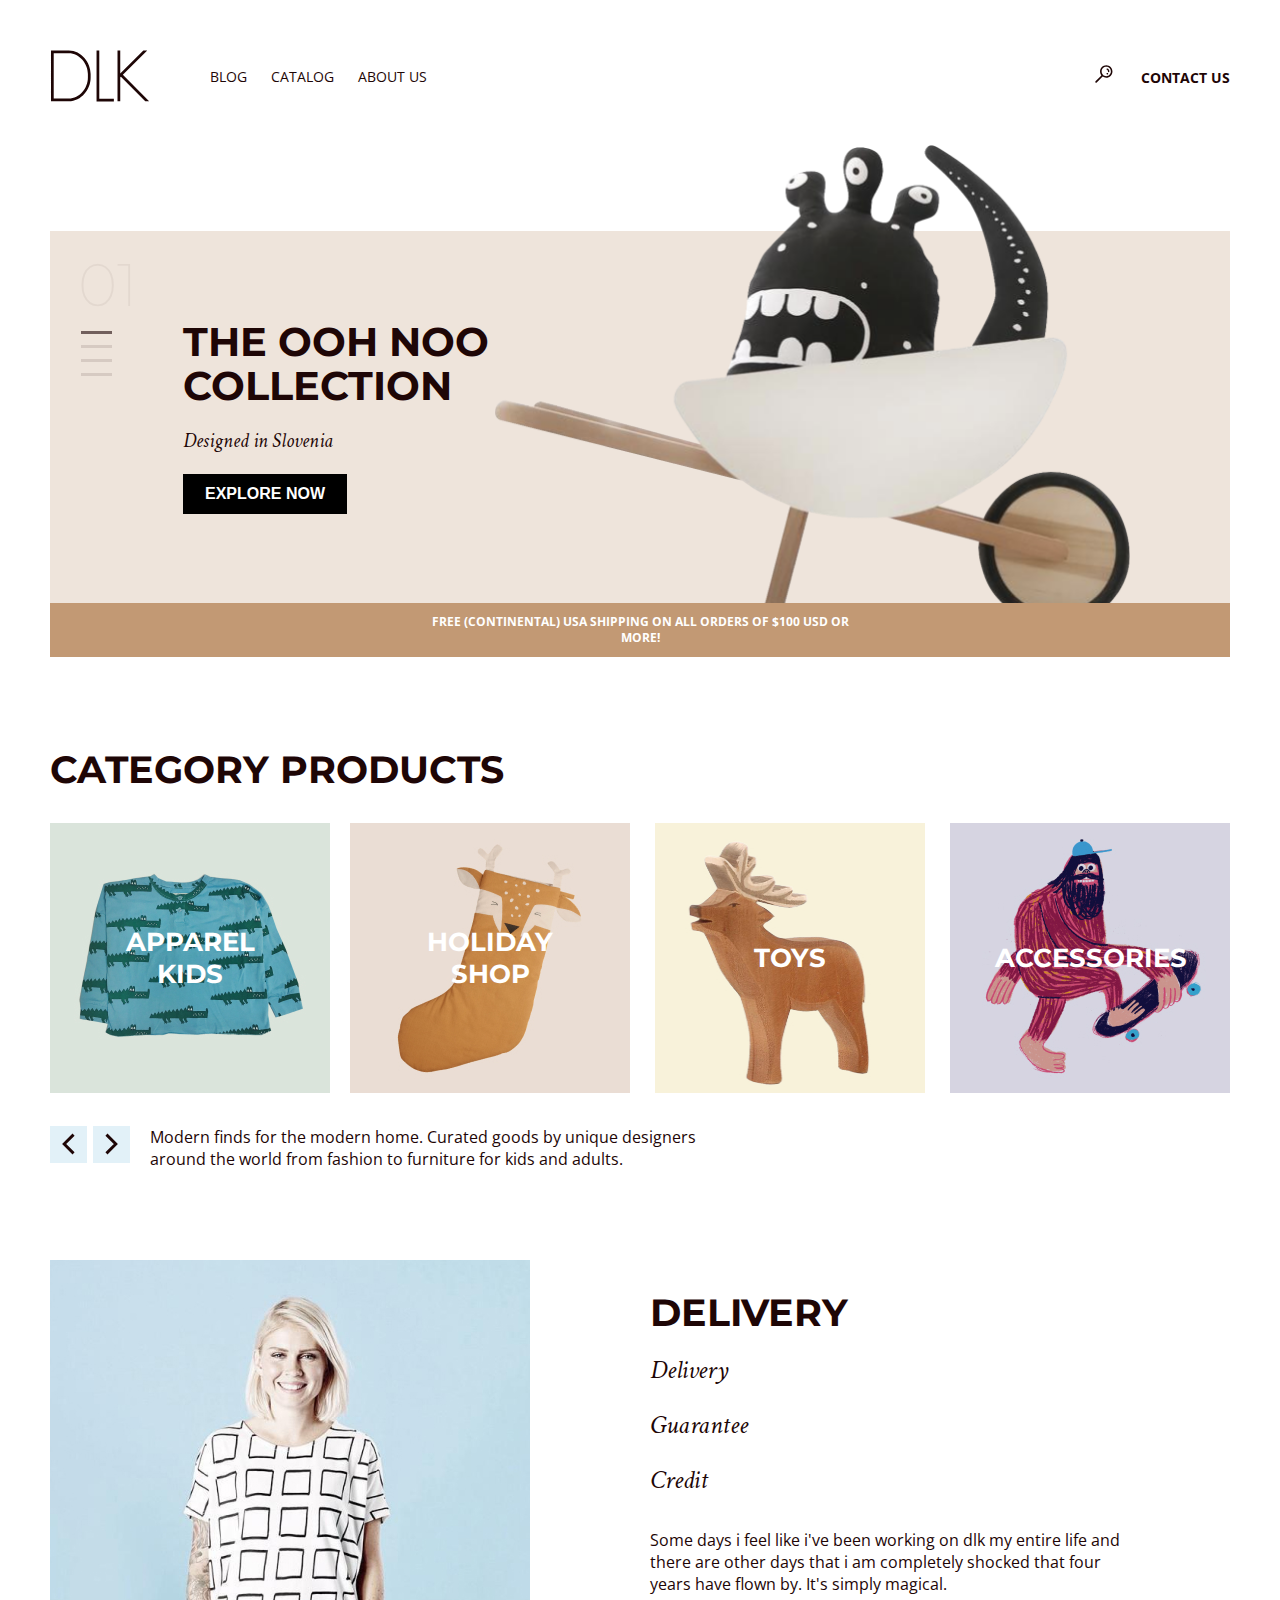
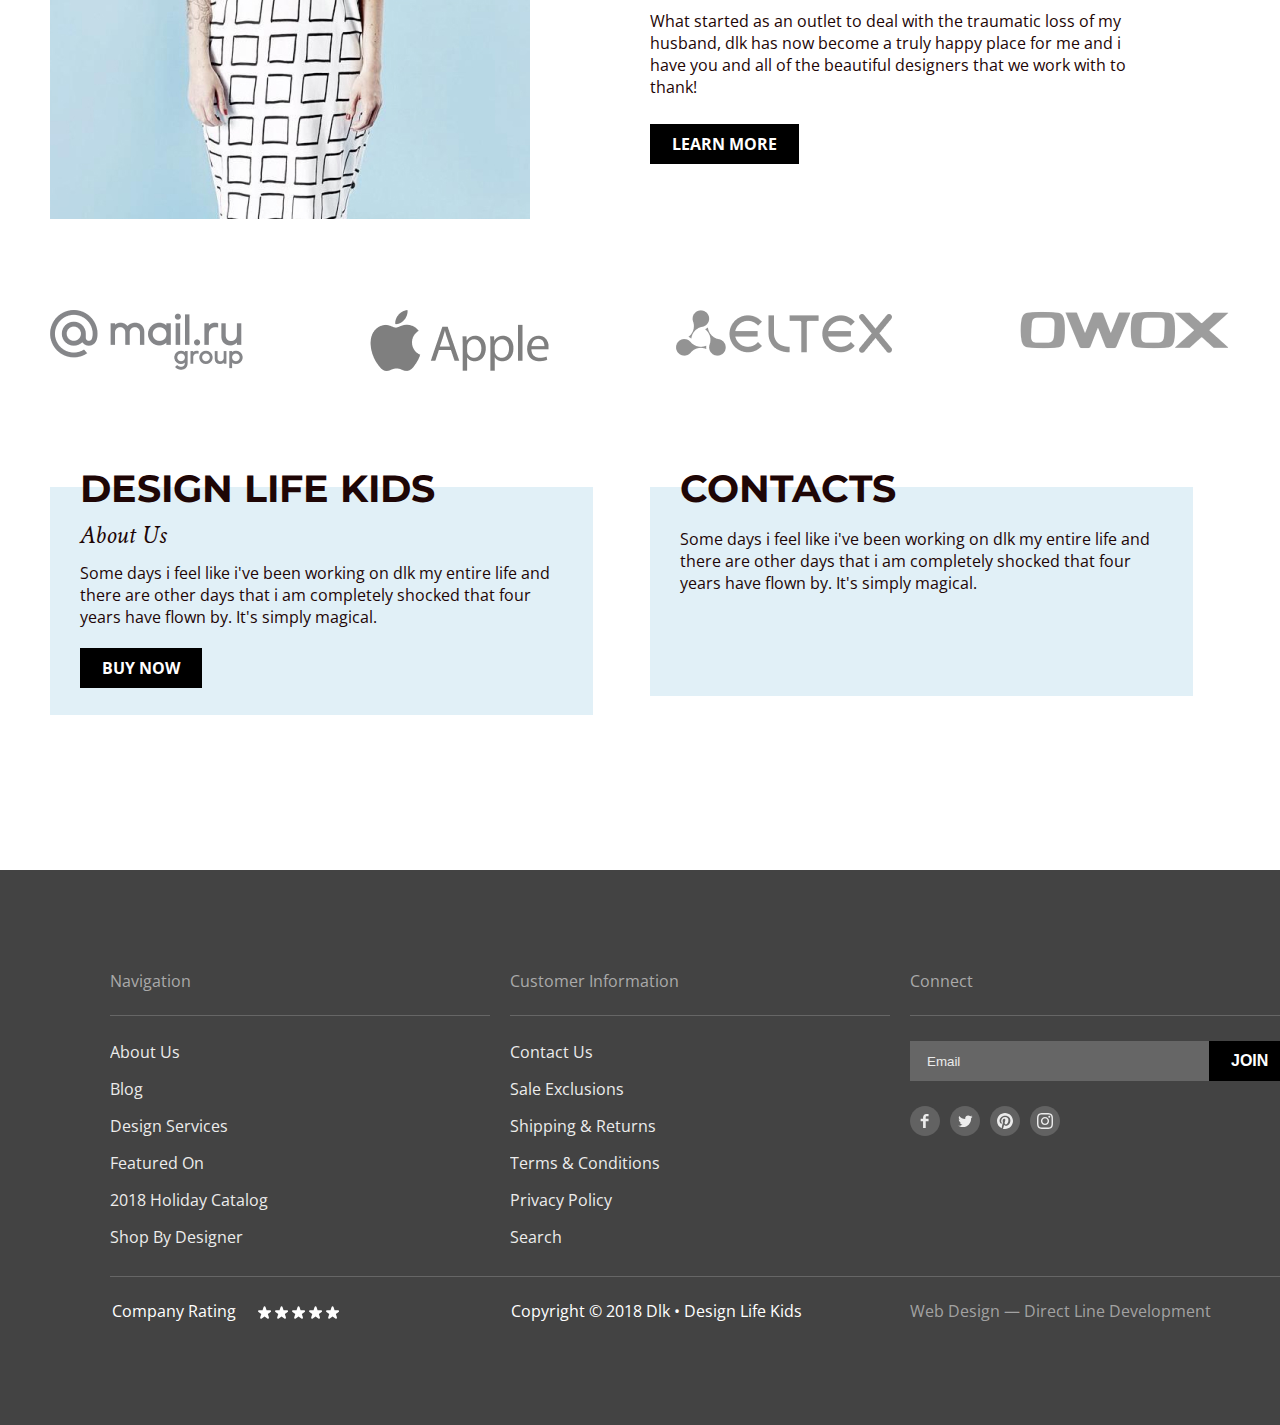
==== commit 5a8f6d7f: "Дз8" ====
--- a/index.html
+++ b/index.html
@@ -10,8 +10,8 @@
     href="https://fonts.googleapis.com/css2?family=Crimson+Text:ital@1&family=Montserrat:wght@200;700&family=Open+Sans:wght@400;700&family=Roboto&display=swap"
     rel="stylesheet">
   <link rel="stylesheet" href="./style/normalize.css" />
-  <link rel="stylesheet" href="./style/styles.css" />
-  <link rel="stylesheet" href="./style/common.css" />
+  <link rel="stylesheet" href="./style/styles.min.css" />
+  <link rel="stylesheet" href="./style/common.min.css" />
   <title>Project</title>
 </head>
 
@@ -21,15 +21,7 @@
       <div class="header__inner">
         <div class="nav__wrapper">
           <a class="logo" href="./index.html">
-            <svg width="100" height="52" viewBox="0 0 100 52" fill="none" xmlns="http://www.w3.org/2000/svg">
-              <path fill-rule="evenodd" clip-rule="evenodd"
-                d="M0.997559 0H19.1259C32.1442 0 41.4377 12.3713 41.4377 24.0356V27.7332C41.4377 39.3974 32.1442 51.7689 19.1259 51.7689H0.997559V0ZM38.6487 24.0356C38.6487 13.5132 30.2391 2.77333 19.1259 2.77333H3.78653V48.9956H19.1259C30.2391 48.9956 38.6487 38.2557 38.6487 27.7333V24.0356Z"
-                fill="#1E0606" />
-              <path d="M47.4805 0H50.2694V49.2267H65.144V52H47.4805V0Z" fill="#1E0606" />
-              <path
-                d="M68.8626 0V51.7689H71.6516V27.3833L72.3362 26.7025L97.1676 51.7689H101.083L74.3083 24.7414L99.1893 0H95.2451L71.6516 23.4612V0H68.8626Z"
-                fill="#1E0606" />
-            </svg>
+            <img src="./static/icon/logo.svg" alt="logo" width="100" height="52">
           </a>
           <nav class="nav">
             <ul class="nav__list">
@@ -47,11 +39,7 @@
         </div>
         <div class="contact__wrapper">
           <a class="search__btn" href="#" aria-label="search">
-            <svg width="18" height="18" viewBox="0 0 18 18" fill="none" xmlns="http://www.w3.org/2000/svg">
-              <path
-                d="M11.2614 0.26001C7.83851 0.26001 5.05615 3.08001 5.05615 6.52001C5.05615 7.98001 5.55657 9.30002 6.37727 10.38L0.492277 16.32C0.151988 16.68 0.151988 17.24 0.492277 17.58C0.67243 17.76 0.892618 17.84 1.1128 17.84C1.35301 17.84 1.57319 17.76 1.75334 17.58L7.63834 11.62C8.65921 12.36 9.90026 12.78 11.2414 12.78C14.6643 12.78 17.4467 9.96001 17.4467 6.52001C17.4667 3.06001 14.6843 0.26001 11.2614 0.26001ZM11.2614 11.2C8.71926 11.2 6.65751 9.10001 6.65751 6.52001C6.65751 3.94001 8.71926 1.84001 11.2614 1.84001C13.8036 1.84001 15.8653 3.94001 15.8653 6.52001C15.8653 9.10001 13.8036 11.2 11.2614 11.2ZM14.364 6.60001C14.324 6.94001 14.0238 7.20001 13.6835 7.20001C13.6434 7.20001 13.6234 7.20001 13.5834 7.20001C13.2031 7.14001 12.9428 6.80001 12.9829 6.42001C13.123 5.38001 11.962 4.84001 11.902 4.82001C11.5617 4.66001 11.4015 4.24001 11.5617 3.90001C11.7218 3.56001 12.1221 3.40001 12.4825 3.54001C12.5625 3.56001 14.6443 4.52001 14.364 6.60001ZM12.9028 8.12001C13.0429 8.26001 13.143 8.48002 13.143 8.68002C13.143 8.90002 13.0629 9.10001 12.9028 9.24002C12.7627 9.38002 12.5425 9.48002 12.3423 9.48002C12.1422 9.48002 11.922 9.40001 11.7819 9.24002C11.6417 9.10001 11.5417 8.88002 11.5417 8.68002C11.5417 8.48002 11.6217 8.26001 11.7819 8.12001C11.922 7.98001 12.1422 7.88002 12.3423 7.88002C12.5425 7.88002 12.7427 7.96001 12.9028 8.12001Z"
-                fill="#1E0606" />
-            </svg>
+            <img src="./static/icon/search.svg" alt="search" width="18" height="18">
           </a>
           <a class="contact__us" href="./pages/contactUs.html">Contact us</a>
         </div>
@@ -84,7 +72,7 @@
             <p class="subtitle">Designed in Slovenia</p>
             <button class="button banner__js" type="button">Explore now</button>
           </div>
-          <img class="img__banner" src="./static/img/banner.png" alt="banner" />
+          <img class="img__banner" src="./static/img/banner.png" alt="banner" width="635" height="461">
         </div>
         <p class="text__banner">
           Free (continental) USA shipping on all orders of $100 USD or more!
@@ -98,29 +86,28 @@
           <div class="category__wrapper">
             <ul class="category__list">
               <li class="category__list_item">
-                <a class="category__list_link" href="#"> Apparel kids</a>
-                <img class="category__list_img" src="./static/img/apparelKids.jpg" alt="apparel kids" />
-
+                <a class="category__list_link" href="#">Apparel kids</a>
+                <img class="category__list_img" src="./static/img/apparelKids.jpg" alt="apparel kids" width="280" height="270">
               </li>
               <li class="category__list_item">
                 <a class="category__list_link" href="#">Holiday shop</a>
-                <img src="./static/img/holidayShop.jpg" alt="holiday shop" />
+                <img src="./static/img/holidayShop.jpg" alt="holiday shop" width="280" height="270">
               </li>
               <li class="category__list_item">
-                <a class="category__list_link" href="./pages/toys.html"> Toys</a>
-                <img src="./static/img/toys.jpg" alt="toys" />
+                <a class="category__list_link" href="./pages/toys.html">Toys</a>
+                <img src="./static/img/toys.jpg" alt="toys" width="270" height="270">
               </li>
               <li class="category__list_item">
                 <a class="category__list_link" href="#">Accessories</a>
-                <img src="./static/img/accessories.jpg" alt="accessories" />
+                <img src="./static/img/accessories.jpg" alt="accessories" width="280" height="270">
               </li>
               <!-- <li class="category__list_item"> 
                 <a class="category__list_link" href="#">Apparel adults</a>
-                <img src="./static/img/apparelAdults.jpg" alt="apparel adults">
+                <img src="./static/img/apparelAdults.jpg" alt="apparel adults" width="280" height="270">
               </li>
               <li class="category__list_item"> 
                 <a class="category__list_link" href="#">Sale</a>
-                <img src="./static/img/sale.jpg" alt="sale">
+                <img src="./static/img/sale.jpg" alt="sale" width="280" height="270">
               </li> -->
             </ul>
           </div>
@@ -145,7 +132,7 @@
     </section>
     <section class="delivery">
       <div class="container ">
-        <img src="./static/img/woman.jpg" alt="woman" />
+        <img src="./static/img/woman.jpg" alt="woman" width="480" height="559">
         <div class="delivery__wrapper">
           <h2 class="title__two">Delivery</h2>
           <div class="subtitle__wrapper">
@@ -171,10 +158,10 @@
       <div class="container">
         <h2 class="title__two">Company</h2>
         <ul class="company__list">
-          <li class="company__list_item"><img class="company__list_img" src="./static/img/mail.png" alt="mail" /></li>
-          <li class="company__list_item"><img class="company__list_img" src="./static/img/apple.png" alt="apple" /></li>
-          <li class="company__list_item"><img class="company__list_img" src="./static/img/eltex.png" alt="eltex" /></li>
-          <li class="company__list_item"><img class="company__list_img" src="./static/img/owox.png" alt="owox" /></li>
+          <li class="company__list_item"><img class="company__list_img" src="./static/img/mail.png" alt="mail" width="193" height="60"></li>
+          <li class="company__list_item"><img class="company__list_img" src="./static/img/apple.png" alt="apple" width="179" height="61"></li>
+          <li class="company__list_item"><img class="company__list_img" src="./static/img/eltex.png" alt="eltex" width="216" height="46"></li>
+          <li class="company__list_item"><img class="company__list_img" src="./static/img/owox.png" alt="owox" width="211" height="40"></li>
         </ul>
       </div>
     </section>
@@ -252,50 +239,22 @@
             <ul class="social__list">
               <li class="social__list_item">
                 <a href="https://facebook.com/">
-                  <svg width="30" height="30" viewBox="0 0 30 30" fill="none" xmlns="http://www.w3.org/2000/svg">
-                    <path fill-rule="evenodd" clip-rule="evenodd"
-                      d="M0 15C0 6.71573 6.71573 0 15 0C23.2843 0 30 6.71573 30 15C30 23.2843 23.2843 30 15 30C6.71573 30 0 23.2843 0 15Z"
-                      fill="#666666" />
-                    <path fill-rule="evenodd" clip-rule="evenodd"
-                      d="M18.5527 10.3672H16.2967C16.0307 10.3672 15.7337 10.7172 15.7337 11.1852V12.8142H18.5527V15.1352H15.7337V22.1052H13.0707V15.1352H10.6577V12.8142H13.0707V11.4472C13.0707 9.48823 14.4317 7.89423 16.2967 7.89423H18.5527V10.3672Z"
-                      fill="white" />
-                  </svg>
+                  <img src="./static/icon/facebook.svg" alt="facebook" width="30" height="30">
                 </a>
               </li>
               <li class="social__list_item">
                 <a class="social__list_link" href="https://twitter.com/">
-                  <svg width="30" height="30" viewBox="0 0 30 30" fill="none" xmlns="http://www.w3.org/2000/svg">
-                    <path fill-rule="evenodd" clip-rule="evenodd"
-                      d="M0 15C0 6.71573 6.71573 0 15 0C23.2843 0 30 6.71573 30 15C30 23.2843 23.2843 30 15 30C6.71573 30 0 23.2843 0 15Z"
-                      fill="#666666" />
-                    <path fill-rule="evenodd" clip-rule="evenodd"
-                      d="M21.1006 12.2891C21.1056 12.4161 21.1096 12.5431 21.1096 12.6721C21.1096 16.5761 18.1366 21.0781 12.7026 21.0781C11.0346 21.0781 9.48058 20.5881 8.17358 19.7501C8.40658 19.7771 8.64158 19.7911 8.87958 19.7911C10.2636 19.7911 11.5376 19.3181 12.5486 18.5251C11.2556 18.5021 10.1656 17.6481 9.78758 16.4751C9.96858 16.5101 10.1546 16.5271 10.3446 16.5271C10.6136 16.5271 10.8746 16.4921 11.1226 16.4241C9.77158 16.1521 8.75158 14.9591 8.75158 13.5271V13.4901C9.15058 13.7111 9.60758 13.8441 10.0916 13.8591C9.29858 13.3301 8.77758 12.4261 8.77758 11.4001C8.77758 10.8591 8.92258 10.3521 9.17658 9.91612C10.6326 11.7031 12.8106 12.8791 15.2656 13.0021C15.2156 12.7851 15.1906 12.5601 15.1906 12.3281C15.1906 10.6971 16.5126 9.37512 18.1446 9.37512C18.9936 9.37512 19.7616 9.73212 20.2996 10.3071C20.9736 10.1761 21.6056 9.93012 22.1766 9.59012C21.9556 10.2811 21.4886 10.8591 20.8766 11.2251C21.4746 11.1541 22.0446 10.9961 22.5756 10.7601C22.1776 11.3521 21.6776 11.8731 21.1006 12.2891Z"
-                      fill="white" />
-                  </svg>
+                  <img src="./static/icon/twitter.svg" alt="twitter" width="30" height="30">
                 </a>
               </li>
               <li class="social__list_item">
                 <a class="social__list_link" href="https://ru.pinterest.com/">
-                  <svg width="30" height="30" viewBox="0 0 30 30" fill="none" xmlns="http://www.w3.org/2000/svg">
-                    <path fill-rule="evenodd" clip-rule="evenodd"
-                      d="M0 15C0 6.71573 6.71573 0 15 0C23.2843 0 30 6.71573 30 15C30 23.2843 23.2843 30 15 30C6.71573 30 0 23.2843 0 15Z"
-                      fill="#666666" />
-                    <path fill-rule="evenodd" clip-rule="evenodd"
-                      d="M15.0005 7C10.5825 7 7 10.5816 7 15.0005C7 18.2754 8.97001 21.0902 11.7896 22.3273C11.767 21.7694 11.7858 21.0977 11.9279 20.49C12.0821 19.8408 12.9571 16.1313 12.9571 16.1313C12.9571 16.1313 12.7021 15.6205 12.7021 14.865C12.7021 13.6796 13.3898 12.7943 14.245 12.7943C14.9722 12.7943 15.3241 13.3409 15.3241 13.9957C15.3241 14.7267 14.8575 15.8208 14.6176 16.8341C14.4172 17.6836 15.0428 18.3751 15.8801 18.3751C17.3957 18.3751 18.4165 16.4286 18.4165 14.1218C18.4165 12.3691 17.2358 11.0567 15.088 11.0567C12.6617 11.0567 11.1498 12.8658 11.1498 14.8866C11.1498 15.5847 11.3549 16.0758 11.6767 16.4559C11.8253 16.6318 11.8451 16.7014 11.7914 16.9027C11.7538 17.0486 11.6654 17.4042 11.6287 17.5444C11.5751 17.7466 11.4114 17.82 11.2288 17.7448C10.1102 17.2885 9.58999 16.0645 9.58999 14.6881C9.58999 12.4161 11.5064 9.68972 15.3072 9.68972C18.3619 9.68972 20.3724 11.9015 20.3724 14.2732C20.3724 17.4117 18.6282 19.7562 16.0551 19.7562C15.1924 19.7562 14.3795 19.2895 14.1011 18.7599C14.1011 18.7599 13.6363 20.6029 13.5385 20.9585C13.3691 21.5747 13.037 22.1919 12.7332 22.6717C13.4529 22.8843 14.213 23 15.0005 23C19.4184 23 23 19.4184 23 15.0005C23 10.5816 19.4184 7 15.0005 7Z"
-                      fill="white" />
-                  </svg>
+                  <img src="./static/icon/pinterest.svg" alt="pinterest" width="30" height="30">
                 </a>
               </li>
               <li class="social__list_item">
                 <a class="social__list_link" href="https://instagram.com/">
-                  <svg width="30" height="30" viewBox="0 0 30 30" fill="none" xmlns="http://www.w3.org/2000/svg">
-                    <path fill-rule="evenodd" clip-rule="evenodd"
-                      d="M0 15C0 6.71573 6.71573 0 15 0C23.2843 0 30 6.71573 30 15C30 23.2843 23.2843 30 15 30C6.71573 30 0 23.2843 0 15Z"
-                      fill="#666666" />
-                    <path fill-rule="evenodd" clip-rule="evenodd"
-                      d="M15 7C12.8273 7 12.5549 7.0092 11.7016 7.04813C10.8501 7.08697 10.2686 7.22223 9.7597 7.42C9.23363 7.62443 8.7875 7.89797 8.3427 8.3427C7.89797 8.7875 7.62443 9.23363 7.42 9.7597C7.22223 10.2686 7.08697 10.8501 7.04813 11.7016C7.0092 12.5549 7 12.8273 7 15C7 17.1727 7.0092 17.4451 7.04813 18.2984C7.08697 19.1499 7.22223 19.7314 7.42 20.2403C7.62443 20.7664 7.89797 21.2125 8.3427 21.6573C8.7875 22.102 9.23363 22.3756 9.7597 22.58C10.2686 22.7778 10.8501 22.913 11.7016 22.9519C12.5549 22.9908 12.8273 23 15 23C17.1727 23 17.4451 22.9908 18.2984 22.9519C19.1499 22.913 19.7314 22.7778 20.2403 22.58C20.7664 22.3756 21.2125 22.102 21.6573 21.6573C22.102 21.2125 22.3756 20.7664 22.58 20.2403C22.7778 19.7314 22.913 19.1499 22.9519 18.2984C22.9908 17.4451 23 17.1727 23 15C23 12.8273 22.9908 12.5549 22.9519 11.7016C22.913 10.8501 22.7778 10.2686 22.58 9.7597C22.3756 9.23363 22.102 8.7875 21.6573 8.3427C21.2125 7.89797 20.7664 7.62443 20.2403 7.42C19.7314 7.22223 19.1499 7.08697 18.2984 7.04813C17.4451 7.0092 17.1727 7 15 7ZM15 8.44143C17.1361 8.44143 17.3891 8.4496 18.2327 8.4881C19.0127 8.52367 19.4363 8.65397 19.7182 8.76353C20.0916 8.90867 20.3581 9.08203 20.638 9.362C20.918 9.6419 21.0913 9.9084 21.2365 10.2818C21.346 10.5637 21.4763 10.9873 21.5119 11.7673C21.5504 12.6109 21.5586 12.8639 21.5586 15C21.5586 17.1361 21.5504 17.3891 21.5119 18.2327C21.4763 19.0127 21.346 19.4363 21.2365 19.7182C21.0913 20.0916 20.918 20.3581 20.638 20.638C20.3581 20.918 20.0916 21.0913 19.7182 21.2365C19.4363 21.346 19.0127 21.4763 18.2327 21.5119C17.3892 21.5504 17.1363 21.5586 15 21.5586C12.8637 21.5586 12.6108 21.5504 11.7673 21.5119C10.9873 21.4763 10.5637 21.346 10.2818 21.2365C9.9084 21.0913 9.64193 20.918 9.36197 20.638C9.08207 20.3581 8.90867 20.0916 8.76353 19.7182C8.65397 19.4363 8.52367 19.0127 8.4881 18.2327C8.4496 17.3891 8.44143 17.1361 8.44143 15C8.44143 12.8639 8.4496 12.6109 8.4881 11.7673C8.52367 10.9873 8.65397 10.5637 8.76353 10.2818C8.90867 9.9084 9.08203 9.6419 9.36197 9.362C9.64193 9.08203 9.9084 8.90867 10.2818 8.76353C10.5637 8.65397 10.9873 8.52367 11.7673 8.4881C12.6109 8.4496 12.8639 8.44143 15 8.44143ZM10.8919 15C10.8919 12.7311 12.7311 10.8919 15 10.8919C17.2689 10.8919 19.1081 12.7311 19.1081 15C19.1081 17.2689 17.2689 19.1081 15 19.1081C12.7311 19.1081 10.8919 17.2689 10.8919 15ZM15 17.6667C13.5272 17.6667 12.3333 16.4728 12.3333 15C12.3333 13.5272 13.5272 12.3333 15 12.3333C16.4728 12.3333 17.6667 13.5272 17.6667 15C17.6667 16.4728 16.4728 17.6667 15 17.6667ZM19.2704 11.6896C19.8006 11.6896 20.2304 11.2598 20.2304 10.7296C20.2304 10.1994 19.8006 9.76957 19.2704 9.76957C18.7402 9.76957 18.3104 10.1994 18.3104 10.7296C18.3104 11.2598 18.7402 11.6896 19.2704 11.6896Z"
-                      fill="white" />
-                  </svg>
+                  <img src="./static/icon/instagram.svg" alt="instagram" width="30" height="30">
                 </a>
               </li>
             </ul>
@@ -351,16 +310,18 @@
       </div>
       <div class="form__checkbox">
         <input class="custom__checkbox" type="checkbox" id="checkbox-yes" name="checkbox-yes">
-        <label for="checkbox-yes">By clicking on the button, you consent to the processing of your personal data</label>
-      </div>
-      <button class="button popup__btn" type="submit" name="submit__button" value="submit">Submit</button>
-      <button class="close__btn" type="button" name="button" value="close"> <svg width="15" height="15" viewBox="0 0 15 15" fill="none" xmlns="http://www.w3.org/2000/svg">
-        <path d="M2.21902 14.6113C1.70029 15.1295 0.893368 15.1295 0.374636 14.6113C0.11527 14.3522 -6.13512e-07 14.0355 -5.9841e-07 13.69C-5.83308e-07 13.3445 0.11527 13.0278 0.374636 12.7687L5.64841 7.5L0.374637 2.23127C0.115271 1.97215 -7.23629e-08 1.65547 -5.72611e-08 1.30998C-4.21593e-08 0.964491 0.115271 0.647806 0.374637 0.388689C0.893369 -0.129545 1.70029 -0.129545 2.21902 0.388689L7.4928 5.65738L12.7666 0.38869C13.2853 -0.129545 14.0922 -0.129545 14.611 0.38869C15.1297 0.906924 15.1297 1.71304 14.611 2.23127L9.33718 7.5L14.611 12.7687C15.1297 13.287 15.1297 14.0931 14.611 14.6113C14.0922 15.1295 13.2853 15.1295 12.7666 14.6113L7.4928 9.34258L2.21902 14.6113Z" fill="white"/>
+        <label class="label__checkbox" for="checkbox-yes">By clicking on the button, you consent to the processing of
+          your personal data</label>
+      </div>
+      <button class="button popup__btn" type="submit" name="submit__button" value="submit" disabled>Submit</button>
+      <button class="close__btn" type="button" name="button" value="close"> <svg width="15" height="15"
+          viewBox="0 0 15 15" fill="none" xmlns="http://www.w3.org/2000/svg">
+          <path
+            d="M2.21902 14.6113C1.70029 15.1295 0.893368 15.1295 0.374636 14.6113C0.11527 14.3522 -6.13512e-07 14.0355 -5.9841e-07 13.69C-5.83308e-07 13.3445 0.11527 13.0278 0.374636 12.7687L5.64841 7.5L0.374637 2.23127C0.115271 1.97215 -7.23629e-08 1.65547 -5.72611e-08 1.30998C-4.21593e-08 0.964491 0.115271 0.647806 0.374637 0.388689C0.893369 -0.129545 1.70029 -0.129545 2.21902 0.388689L7.4928 5.65738L12.7666 0.38869C13.2853 -0.129545 14.0922 -0.129545 14.611 0.38869C15.1297 0.906924 15.1297 1.71304 14.611 2.23127L9.33718 7.5L14.611 12.7687C15.1297 13.287 15.1297 14.0931 14.611 14.6113C14.0922 15.1295 13.2853 15.1295 12.7666 14.6113L7.4928 9.34258L2.21902 14.6113Z"
+            fill="white" />
         </svg>
-        </button>
-
+      </button>
     </form>
-
   </section>
   <script src="js/index.js"></script>
 </body>
--- a/style/styles.min.css
+++ b/style/styles.min.css
@@ -0,0 +1 @@
+.banner{justify-content:center;margin-top:89px}.banner__inner{display:flex;background:#eee4db;position:relative}.wrapper__item{justify-content:start;margin:17px 44px 0 28px;width:61px}.wrapper__title{align-items:center;width:307px;padding:89px 0}.wrapper__title p{margin:20px 0}.title__banner{line-height:44px;font-size:40px}.subtitle__two{font-family:"Crimson Text",sans-serif;font-style:italic;font-weight:400;font-size:26px;line-height:34px;color:#1e0606}span{font-family:"Montserrat",sans-serif;font-style:normal;font-weight:200;font-size:60px;line-height:73px;color:rgba(30,6,6,0.05);margin-bottom:5px}.btn__rectangle{display:block;width:31px;margin-top:10px;margin-left:3px}.btn__rectangle_list{margin:0;padding:0;height:3px;margin-bottom:11px}.btn__rectangle_item{display:block;width:31px;height:3px;background:#d6cac2;margin-bottom:11px}.btn__active{background:rgba(30,6,6,0.6)}.btn__rectangle_item:hover{background:rgba(30,6,6,0.6);cursor:pointer}.btn__rectangle_item:active{background:rgba(30,6,6,0.6)}.text__banner{font-weight:700;font-size:12px;line-height:16px;text-align:center;text-transform:uppercase;color:#fff;background:#c29974;display:inline-block;padding:11px 364px}.img__banner{width:635px;height:458px;position:absolute;top:-86px;left:445px}.category__inner{margin-top:90px}.category__wrapper{margin-top:30px}.category__list{display:flex;justify-content:space-between;text-transform:uppercase;font-family:"Montserrat";font-weight:700;font-size:26px;line-height:32px;text-align:center}.category__list_item{width:280px;height:270px;position:relative;display:flex;justify-content:center;align-items:center;text-align:center}.category__list_link{position:absolute;color:#fff;display:inline-flex;max-width:190px}.category__list_link:hover{text-decoration:underline;transition:.2s}.category__list_link:active{text-decoration:underline}.slider__wrapper{display:flex;width:680px;margin-top:33px}.slider__wrapper p{margin-left:14px}.button__slider{width:37px;height:37px;border:none;margin-right:6px;background:rgba(112,187,220,0.2);padding:5px 12px 6px}.button__slider:hover{opacity:.7;transition:.3s;cursor:pointer}.button__slider:active{opacity:.4;transition:.3s;cursor:pointer}.delivery .container{display:flex;margin-top:90px}.delivery__wrapper{margin-top:30px;margin-left:120px}.delivery__wrapper .title__two{margin-bottom:6px}.delivery .subtitle__two{width:326px;height:55px;margin-left:-60px;padding-left:60px;padding-top:11px;cursor:pointer}.delivery .subtitle__two:hover{background:rgba(112,187,220,0.2);font-weight:700;border:none}.subtitle__wrapper{width:326px;margin:0;margin-bottom:22px}.delivery .button{margin-top:11px}.description{margin-bottom:15px;width:480px}.company{margin-top:91px;margin-bottom:90px}.company__list{display:flex;justify-content:space-between}.company h2{display:none}.wrapper__section{display:flex;margin-bottom:155px}.about__us{position:relative}.about__us .title__two{position:absolute;left:30px}.about__us .subtitle__two{margin-bottom:10px}.about__us .button{margin-top:20px}.about__us_inner{background:#e1f0f7;margin-top:21px;padding:31px 30px 27px}.about__us p{width:483px}.contacts{position:relative;margin-left:57px}.contacts__inner{background:#e1f0f7;margin-top:21px;padding:41px 30px 102px}.contacts .title__two{position:absolute;left:30px}.contacts p{width:483px}.map{position:absolute;margin-top:30px}.popup{display:none;position:fixed;top:0;left:0;right:0;bottom:0;z-index:25;align-items:center;justify-content:center;background:rgba(125,151,218,0.8)}.popup__open{display:block}.form__popup{position:relative;width:680px;background-color:#E5EAF8;margin:113px auto;padding:42px 40px;font-family:"Roboto",sans-serif;font-family:Roboto;font-style:normal;font-weight:400;font-size:14px;line-height:16px}.form__popup input{margin-top:6px}.popup h2{display:none}.popup input:hover{border:#c29974 solid 1px}.form__name,.wrapp,.form__message,.form__checkbox{margin-bottom:20px}.label__checkbox{font-size:14px;line-height:16px}.popup__btn:disabled{background:#C1C1C1;color:#E1E1E1;font-weight:700;display:inline-block;align-items:center;text-align:center;text-transform:uppercase;padding:9px 22px}.close__btn{position:absolute;top:0;right:0;margin-right:-35px;background:none;cursor:pointer}.close__btn:hover{opacity:.6;transition:.3s}.close__btn:active{opacity:.3}--- a/style/common.min.css
+++ b/style/common.min.css
@@ -0,0 +1 @@
+*{box-sizing:border-box}body{font-family:"Open Sans",sans-serif;font-style:normal;font-weight:400;font-size:16px;line-height:22px;color:#1E0606;margin:0;padding:0}.container{max-width:1180px;margin:auto}h1,h2,h3{font-family:"Montserrat",sans-serif;font-style:normal;font-weight:700;font-size:40px;line-height:49px;text-transform:uppercase;margin:0;padding:0}.title__two{font-size:38px;line-height:46px}.title__tree{font-size:24px;line-height:31px;text-transform:none}.subtitle{font-family:"Crimson Text",sans-serif;font-style:italic;font-weight:400;font-size:20px;line-height:26px;color:#1e0606}ul{padding:0;margin:0}li{list-style-type:none}a{text-decoration:none;display:inline-block;margin:0}p{margin:0;padding:0}.header{line-height:19px;font-size:14px;text-transform:uppercase;position:sticky;top:0;background:#FFF;z-index:10;padding:5px 0}.header__inner{display:flex;margin-top:45px;margin-bottom:35px;align-items:center;justify-content:space-between}.nav__wrapper{display:flex;align-items:center}.logo{width:100px;height:52px}.logo:hover{opacity:.5;transition:.3s}.logo:active{opacity:.1;transition:.3s}.nav__list{margin-left:50px}.nav__list_item{margin-left:10px;margin-right:10px;display:inline-block}.nav__list_item:hover{opacity:.5;transition:.3s}.nav__list_item:active{opacity:.1;transition:.3s}.nav__list_link{color:#1e0606}.search__btn{margin-right:24px}.contact__us{font-weight:700;color:#1e0606}.contact__us:hover{opacity:.5;transition:.3s}.contact__us:active{opacity:.1;transition:.3s}.search__btn:hover{opacity:.5;transition:.3s}.search__btn:active{opacity:.1;transition:.3s}.section__breadcrumbs{margin:20px 0 50px}.breadcrumbs{display:flex;margin-top:15px}.breadcrumbs li:nth-last-child(1){opacity:.5}.breadcrumbs__list_item{margin-right:20px}.breadcrumbs__list_link{color:#1E0606}.breadcrumbs__list_link:hover{opacity:.5}.custom__checkbox{position:absolute;z-index:-1;opacity:0}.custom__checkbox+label{display:inline-flex;align-items:center;user-select:none}.color__list_item:not(:last-child){margin-bottom:10px}.custom__checkbox+label::before{content:'';display:inline-block;width:16px;height:16px;flex-shrink:0;flex-grow:0;border:2px solid #C29974;border-radius:3px;margin-right:10px}.custom__checkbox:hover+label{text-decoration:underline;transition:.3s}.custom__checkbox:checked+label::before{background-color:#ffff;background-image:url(../static/icon/checked.svg);background-repeat:no-repeat;background-position:right top;background-size:90%}button{border:none}.button{font-weight:700;font-size:16px;line-height:22px;display:inline-block;align-items:center;text-align:center;text-transform:uppercase;color:#fff;background:#000;padding:9px 22px}.button:hover{background-color:#C29974;cursor:pointer;transform:.4s}.button:active{opacity:.4}.button:disabled{background-color:#C7C1C1;opacity:.6}.pagination__wrapper{display:flex;justify-content:space-between;height:20px;margin-bottom:60px}.pagination h3{display:none}.pagination__list{display:flex;align-items:flex-end}.pagination__list .pagination__list_item:not(:last-child){margin-right:67px}.pagination__list_link{font-family:"Montserrat",sans-serif;font-style:normal;font-weight:700;font-size:16px;line-height:20px;text-transform:uppercase;color:#1E0606}.pagination__list_link:hover{color:#AAA;transition:.3s}.pagination__list_link:active{color:#C29974}.pagination__btn{border:none;background:none;opacity:.12;stroke:#1E0606}.pagination__btn:hover{stroke:#C29974;cursor:pointer;opacity:1;transition:.3s}.pagination__btn:active{stroke:#C29974;cursor:pointer;opacity:.7}.form{width:600px;display:inline-block;font-weight:400;font-size:14px;line-height:19px}.input__name{width:600px;height:50px;border:1px solid rgba(0,0,0,0.2)}.input__phone,.input__email{width:290px;height:50px;border:1px solid rgba(0,0,0,0.2)}.input__phone{margin-right:20px}.wrapp{display:flex;justify-content:space-between}.message{resize:none;width:600px;height:150px;overflow:hidden;margin-top:3px;border:1px solid rgba(0,0,0,0.2)}.message:hover{border:1px solid #C29974}.form input:hover{border:1px solid #C29974}.footer{min-width:1400px;height:555px;background:#434343;color:#aaa}.footer__inner{display:flex;padding-top:100px;justify-content:space-between}.footer__inner a{color:#fff;margin-bottom:15px;opacity:.9}.footer__inner a:hover{opacity:.5;transition:.3s}.footer__inner a:active{opacity:.2;transition:.2s}.footer__inner p{color:#aaa}.footer h3{display:none}.text__title::after{content:"";display:block;height:1px;background:#666;margin-top:23px;margin-bottom:25px;width:380px}.social ul{display:flex}.social__list_item{margin-top:25px;margin-right:10px}.connect__input{border:none;height:40px;background:#666;width:299px;margin-right:0}.connect__input::placeholder{color:#ebebeb;padding-top:9px;padding-left:15px}.connect__input:hover{border:1px solid #FFFDFD}.connect__input:active{border:1px solid #FFFDFD}.footer .button{position:absolute;font-size:16px;line-height:22px}.footer__inner_lower{display:flex;justify-content:space-between;color:#fff}.text__web_design{color:#A2A2A2;width:380px}.text__web_design:hover{text-decoration:underline;transition:.3s}.text__copyright{color:#fff;width:380px;margin:0}.border{content:"";display:block;height:1px;background:#666;margin-top:13px;margin-bottom:23px;width:1180px}.rating{border:none;margin-left:0;padding:0;width:380px;height:22px;align-items:center;display:flex;position:relative}.rating:hover .rating__company{color:#C29974}.rating:checked .rating__company{color:#C29974}.rating__company{float:left;margin-right:25px;text-align:center}.rating__group{position:absolute;bottom:0;left:148px;width:82px;height:16px;background-image:url(../static/icon/star.svg);background-size:17px 16px;float:left}.rating__input{appearance:none;position:absolute;align-items:center;left:0;margin:0;bottom:0;height:16px;font-size:inherit;background-size:17px 16px;background-repeat:space repeat-x;cursor:pointer}.rating__input:focus{outline:none}.rating__input:checked{background-image:url(../static/icon/starChecked.svg);background-size:17px 16px;transition:.2s}.rating__input:hover{background-image:url(../static/icon/starHover.svg);transition:.2s}.rating__input:hover~.rating__input{background-image:url(../static/icon/star.svg)}.rating__company:hover{color:#C29974;cursor:pointer}.rating__input:nth-of-type(1){width:17px;z-index:5}.rating__input:nth-of-type(2){width:34px;z-index:4}.rating__input:nth-of-type(3){width:51px;z-index:3}.rating__input:nth-of-type(4){width:68px;z-index:2}.rating__input:nth-of-type(5){width:85px;z-index:1}